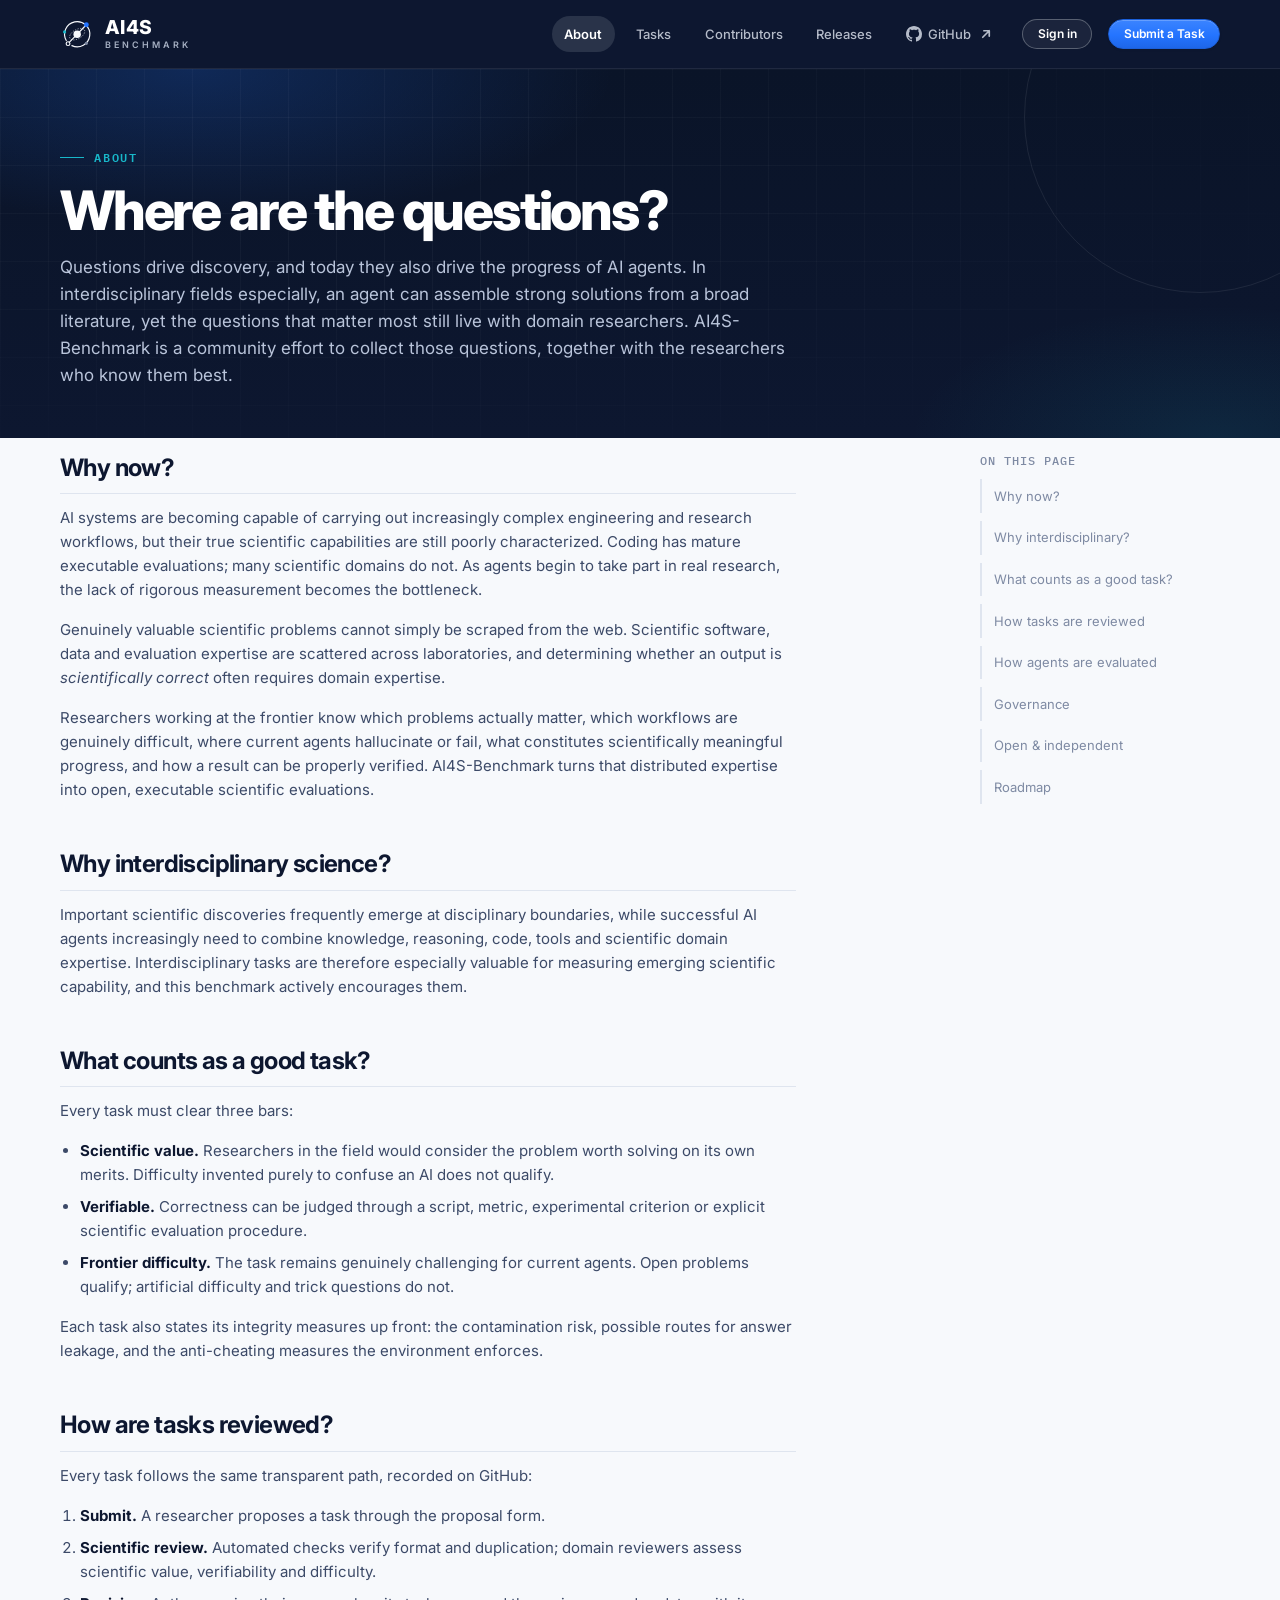
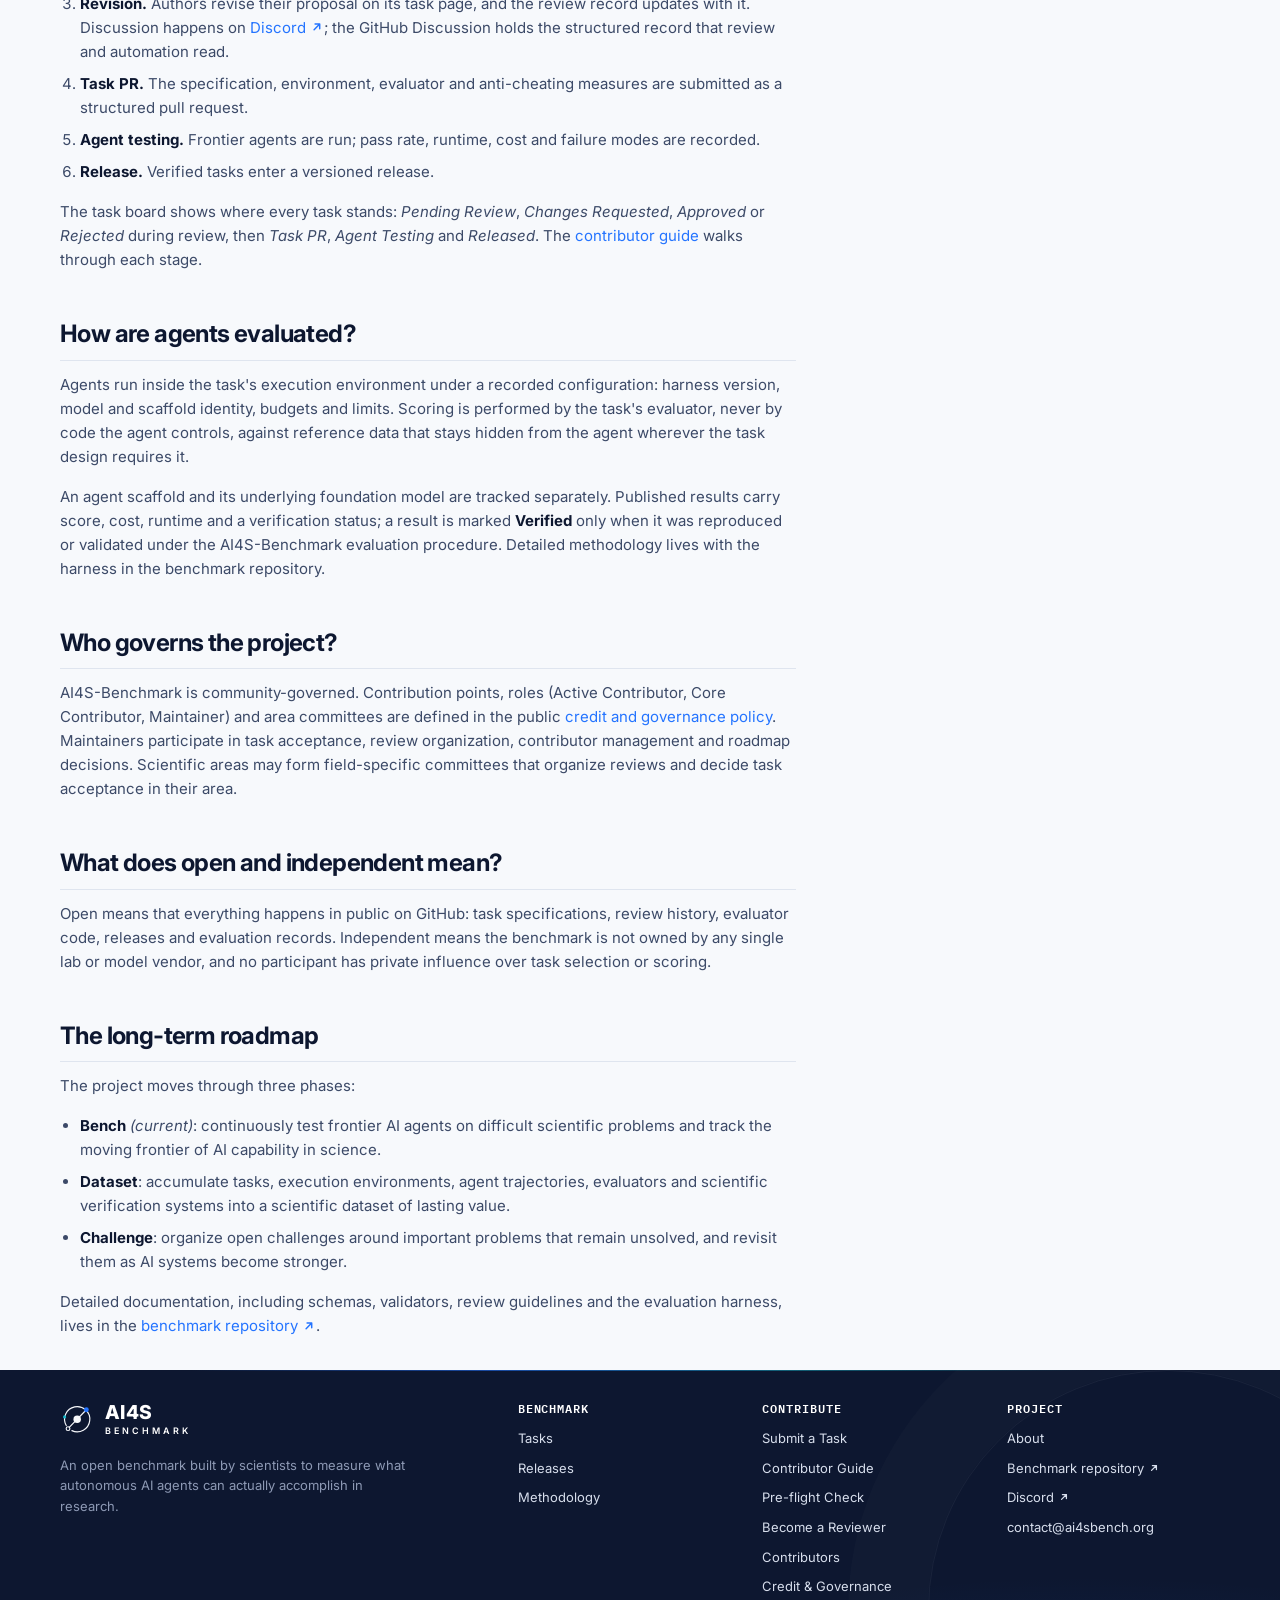
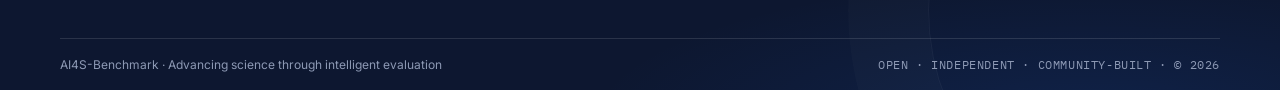
==== about/index.html @ c94ed1ef "Task lifecycle, proposal checklist, contributor guide and task PR pre-flight check Lifecycle (task b" ====
<!DOCTYPE html>
<html lang="en">
<head>
  <meta charset="UTF-8">
  <meta name="viewport" content="width=device-width, initial-scale=1.0">
  <title>About & Methodology | AI4S-Benchmark</title>
  <meta name="description" content="Why AI4S-Benchmark exists, what counts as a good task, how tasks are reviewed, how agents are evaluated, and how the open, independent project is governed.">
  <link rel="canonical" href="https://ai4sbench.org/about/">
  <meta property="og:type" content="website">
  <meta property="og:site_name" content="AI4S-Benchmark">
  <meta property="og:title" content="About & Methodology | AI4S-Benchmark">
  <meta property="og:description" content="Why AI4S-Benchmark exists, what counts as a good task, how tasks are reviewed, how agents are evaluated, and how the open, independent project is governed.">
  <meta property="og:url" content="https://ai4sbench.org/about/">
  <meta name="twitter:card" content="summary">
  <meta name="twitter:title" content="About & Methodology | AI4S-Benchmark">
  <meta name="twitter:description" content="Why AI4S-Benchmark exists, what counts as a good task, how tasks are reviewed, how agents are evaluated, and how the open, independent project is governed.">
  <link rel="icon" type="image/svg+xml" href="../assets/branding/favicon.svg">
  <link rel="manifest" href="../site.webmanifest">
  <link rel="preconnect" href="https://fonts.googleapis.com">
  <link rel="preconnect" href="https://fonts.gstatic.com" crossorigin>
  <link href="https://fonts.googleapis.com/css2?family=IBM+Plex+Mono:wght@400;500;600&family=Inter:wght@400;500;600;700;800&display=swap" rel="stylesheet">
  <link rel="stylesheet" href="../css/tokens.css?v=20260921">
  <link rel="stylesheet" href="../css/base.css?v=20260921">
  <link rel="stylesheet" href="../css/components.css?v=20260921">
  <link rel="stylesheet" href="../css/pages.css?v=20260921">
  <link rel="stylesheet" href="../css/workflow.css?v=20260921">
</head>
<body data-root="../" data-page="about">
  <a class="skip-link" href="#main">Skip to content</a>

  <header class="site-header">
    <div class="container container--wide site-header__inner">
      <a class="brand" href="../" aria-label="AI4S-Benchmark — home">
        <svg class="brand__mark" viewBox="0 0 120 120" fill="none" aria-hidden="true">
          <path d="M 21.9 82 A 44 44 0 1 1 41.4 99.9" stroke="#F7F9FC" stroke-width="4" stroke-linecap="round"/>
          <ellipse cx="60" cy="60" rx="29" ry="16" transform="rotate(-30 60 60)" stroke="#F7F9FC" stroke-width="2" stroke-dasharray="4 5"/>
          <path d="M 32.2 88.7 L 92 27" stroke="#F7F9FC" stroke-width="4" stroke-linecap="round"/>
          <circle cx="60" cy="60" r="13" fill="#F7F9FC"/>
          <circle cx="92" cy="27" r="8.5" fill="#2474FF"/>
          <circle cx="28" cy="93" r="6.5" stroke="#F7F9FC" stroke-width="4" fill="none"/>
          <circle cx="16" cy="52" r="5.5" fill="#18B7C9"/>
          <circle cx="92" cy="92" r="5.5" fill="#7E8AA3"/>
        </svg>
        <span class="brand__text"><span class="brand__name">AI4S</span><span class="brand__sub">Benchmark</span></span>
      </a>
      <button class="nav-toggle" aria-expanded="false" aria-controls="site-nav" aria-label="Toggle navigation">
        <svg viewBox="0 0 16 16" fill="none" stroke="currentColor" stroke-width="1.6" stroke-linecap="round" aria-hidden="true"><path d="M2 4h12M2 8h12M2 12h12"/></svg>
      </button>
      <nav id="site-nav" class="site-nav" aria-label="Primary">
        <a class="site-nav__link" data-nav="about" href="../about/">About</a>
        <a class="site-nav__link" data-nav="tasks" href="../tasks/">Tasks</a>
        <a class="site-nav__link" data-nav="contributors" href="../contributors/">Contributors</a>
        <a class="site-nav__link" data-nav="releases" href="../releases/">Releases</a>
        <a class="site-nav__link site-nav__github" data-gh="bench_repo" href="https://github.com" target="_blank" rel="noopener">
          <svg viewBox="0 0 16 16" fill="currentColor" aria-hidden="true"><path d="M8 0C3.58 0 0 3.58 0 8c0 3.54 2.29 6.53 5.47 7.59.4.07.55-.17.55-.38 0-.19-.01-.82-.01-1.49-2.01.37-2.53-.49-2.69-.94-.09-.23-.48-.94-.82-1.13-.28-.15-.68-.52-.01-.53.63-.01 1.08.58 1.23.82.72 1.21 1.87.87 2.33.66.07-.52.28-.87.51-1.07-1.78-.2-3.64-.89-3.64-3.95 0-.87.31-1.59.82-2.15-.08-.2-.36-1.02.08-2.12 0 0 .67-.21 2.2.82.64-.18 1.32-.27 2-.27s1.36.09 2 .27c1.53-1.04 2.2-.82 2.2-.82.44 1.1.16 1.92.08 2.12.51.56.82 1.27.82 2.15 0 3.07-1.87 3.75-3.65 3.95.29.25.54.73.54 1.48 0 1.07-.01 1.93-.01 2.2 0 .21.15.46.55.38A8.01 8.01 0 0 0 16 8c0-4.42-3.58-8-8-8z"/></svg>
          GitHub <svg class="ext-arrow" viewBox="0 0 16 16" aria-hidden="true" fill="none" stroke="currentColor" stroke-width="1.7" stroke-linecap="round" stroke-linejoin="round"><path d="M4.75 11.25 11.25 4.75M5.9 4.75h5.35v5.35"/></svg><span class="visually-hidden">(opens in a new tab)</span>
        </a>
        <a class="btn btn--primary btn--sm" data-nav="submit" href="../submit/">Submit a Task</a>
      </nav>
    </div>
  </header>

  <main id="main">

    <section class="page-head">
      <div class="container">
        <span class="eyebrow">About</span>
        <h1>Where are the questions?</h1>
        <p class="lede">Questions drive discovery, and today they also drive the progress of AI agents. In interdisciplinary fields especially, an agent can assemble strong solutions from a broad literature, yet the questions that matter most still live with domain researchers. AI4S-Benchmark is a community effort to collect those questions, together with the researchers who know them best.</p>
      </div>
    </section>

    <div class="container about-layout">
      <div class="prose">
        <h2 id="why-now">Why now?</h2>
        <p>AI systems are becoming capable of carrying out increasingly complex engineering and research workflows, but their true scientific capabilities are still poorly characterized. Coding has mature executable evaluations; many scientific domains do not. As agents begin to take part in real research, the lack of rigorous measurement becomes the bottleneck.</p>
        <p>Genuinely valuable scientific problems cannot simply be scraped from the web. Scientific software, data and evaluation expertise are scattered across laboratories, and determining whether an output is <em>scientifically correct</em> often requires domain expertise.</p>
        <p>Researchers working at the frontier know which problems actually matter, which workflows are genuinely difficult, where current agents hallucinate or fail, what constitutes scientifically meaningful progress, and how a result can be properly verified. AI4S-Benchmark turns that distributed expertise into open, executable scientific evaluations.</p>

        <h2 id="why-interdisciplinary">Why interdisciplinary science?</h2>
        <p>Important scientific discoveries frequently emerge at disciplinary boundaries, while successful AI agents increasingly need to combine knowledge, reasoning, code, tools and scientific domain expertise. Interdisciplinary tasks are therefore especially valuable for measuring emerging scientific capability, and this benchmark actively encourages them.</p>

        <h2 id="good-task">What counts as a good task?</h2>
        <p>Every task must clear three bars:</p>
        <ul>
          <li><strong>Scientific value.</strong> Researchers in the field would consider the problem worth solving on its own merits. Difficulty invented purely to confuse an AI does not qualify.</li>
          <li><strong>Verifiable.</strong> Correctness can be judged through a script, metric, experimental criterion or explicit scientific evaluation procedure.</li>
          <li><strong>Frontier difficulty.</strong> The task remains genuinely challenging for current agents. Open problems qualify; artificial difficulty and trick questions do not.</li>
        </ul>
        <p>Each task also states its integrity measures up front: the contamination risk, possible routes for answer leakage, and the anti-cheating measures the environment enforces.</p>

        <h2 id="review">How are tasks reviewed?</h2>
        <p>Every task follows the same transparent path, recorded on GitHub:</p>
        <ol>
          <li><strong>Submit.</strong> A researcher proposes a task through the proposal form.</li>
          <li><strong>Scientific review.</strong> Automated checks verify format and duplication; domain reviewers assess scientific value, verifiability and difficulty.</li>
          <li><strong>Revision.</strong> Authors revise their proposal on its task page, and the review record updates with it. Discussion happens on <a data-link="discord" href="https://discord.gg/3SNTCj5wm" target="_blank" rel="noopener">Discord <svg class="ext-arrow" viewBox="0 0 16 16" aria-hidden="true" fill="none" stroke="currentColor" stroke-width="1.7" stroke-linecap="round" stroke-linejoin="round"><path d="M4.75 11.25 11.25 4.75M5.9 4.75h5.35v5.35"/></svg></a>; the GitHub Discussion holds the structured record that review and automation read.</li>
          <li><strong>Task PR.</strong> The specification, environment, evaluator and anti-cheating measures are submitted as a structured pull request.</li>
          <li><strong>Agent testing.</strong> Frontier agents are run; pass rate, runtime, cost and failure modes are recorded.</li>
          <li><strong>Release.</strong> Verified tasks enter a versioned release.</li>
        </ol>
        <p>The task board shows where every task stands: <em>Pending Review</em>, <em>Changes Requested</em>, <em>Approved</em> or <em>Rejected</em> during review, then <em>Task PR</em>, <em>Agent Testing</em> and <em>Released</em>. The <a href="../guide/">contributor guide</a> walks through each stage.</p>

        <h2 id="evaluation">How are agents evaluated?</h2>
        <p id="methodology">Agents run inside the task's execution environment under a recorded configuration: harness version, model and scaffold identity, budgets and limits. Scoring is performed by the task's evaluator, never by code the agent controls, against reference data that stays hidden from the agent wherever the task design requires it.</p>
        <p>An agent scaffold and its underlying foundation model are tracked separately. Published results carry score, cost, runtime and a verification status; a result is marked <strong>Verified</strong> only when it was reproduced or validated under the AI4S-Benchmark evaluation procedure. Detailed methodology lives with the harness in the benchmark repository.</p>

        <h2 id="governance">Who governs the project?</h2>
        <p>AI4S-Benchmark is community-governed. Contribution points, roles (Active Contributor, Core Contributor, Maintainer) and area committees are defined in the public <a href="../contributors/#credit">credit and governance policy</a>. Maintainers participate in task acceptance, review organization, contributor management and roadmap decisions. Scientific areas may form field-specific committees that organize reviews and decide task acceptance in their area.</p>

        <h2 id="open">What does open and independent mean?</h2>
        <p>Open means that everything happens in public on GitHub: task specifications, review history, evaluator code, releases and evaluation records. Independent means the benchmark is not owned by any single lab or model vendor, and no participant has private influence over task selection or scoring.</p>

        <h2 id="roadmap">The long-term roadmap</h2>
        <p>The project moves through three phases:</p>
        <ul>
          <li><strong>Bench</strong> <em>(current)</em>: continuously test frontier AI agents on difficult scientific problems and track the moving frontier of AI capability in science.</li>
          <li><strong>Dataset</strong>: accumulate tasks, execution environments, agent trajectories, evaluators and scientific verification systems into a scientific dataset of lasting value.</li>
          <li><strong>Challenge</strong>: organize open challenges around important problems that remain unsolved, and revisit them as AI systems become stronger.</li>
        </ul>
        <p style="margin-bottom:0;">Detailed documentation, including schemas, validators, review guidelines and the evaluation harness, lives in the <a data-gh="bench_repo" href="https://github.com" target="_blank" rel="noopener">benchmark repository <svg class="ext-arrow" viewBox="0 0 16 16" aria-hidden="true" fill="none" stroke="currentColor" stroke-width="1.7" stroke-linecap="round" stroke-linejoin="round"><path d="M4.75 11.25 11.25 4.75M5.9 4.75h5.35v5.35"/></svg></a>.</p>
      </div>

      <nav class="about-toc" aria-label="On this page">
        <h4 class="mono-label" style="margin-bottom: var(--space-3);">On this page</h4>
        <ul>
          <li><a href="#why-now">Why now?</a></li>
          <li><a href="#why-interdisciplinary">Why interdisciplinary?</a></li>
          <li><a href="#good-task">What counts as a good task?</a></li>
          <li><a href="#review">How tasks are reviewed</a></li>
          <li><a href="#evaluation">How agents are evaluated</a></li>
          <li><a href="#governance">Governance</a></li>
          <li><a href="#open">Open &amp; independent</a></li>
          <li><a href="#roadmap">Roadmap</a></li>
        </ul>
      </nav>
    </div>

  </main>

  <footer class="site-footer">
    <div class="container container--wide">
      <div class="site-footer__inner">
        <div class="site-footer__brand">
          <a class="brand" href="../" aria-label="AI4S-Benchmark — home">
            <svg class="brand__mark" viewBox="0 0 120 120" fill="none" aria-hidden="true">
              <path d="M 21.9 82 A 44 44 0 1 1 41.4 99.9" stroke="#F7F9FC" stroke-width="4" stroke-linecap="round"/>
              <path d="M 32.2 88.7 L 92 27" stroke="#F7F9FC" stroke-width="4" stroke-linecap="round"/>
              <circle cx="60" cy="60" r="13" fill="#F7F9FC"/>
              <circle cx="92" cy="27" r="8.5" fill="#2474FF"/>
              <circle cx="28" cy="93" r="6.5" stroke="#F7F9FC" stroke-width="4" fill="none"/>
              <circle cx="16" cy="52" r="5.5" fill="#18B7C9"/>
            </svg>
            <span class="brand__text"><span class="brand__name">AI4S</span><span class="brand__sub">Benchmark</span></span>
          </a>
          <p>An open benchmark built by scientists to measure what autonomous AI agents can actually accomplish in research.</p>
        </div>
        <div>
          <h4>Benchmark</h4>
          <ul>
            <li><a href="../tasks/">Tasks</a></li>
            <li><a href="../releases/">Releases</a></li>
            <li><a href="../about/#methodology">Methodology</a></li>
          </ul>
        </div>
        <div>
          <h4>Contribute</h4>
          <ul>
            <li><a href="../submit/">Submit a Task</a></li>
            <li><a href="../guide/">Contributor Guide</a></li>
            <li><a href="../guide/check.html">Pre-flight Check</a></li>
            <li><a href="../reviewers/">Become a Reviewer</a></li>
            <li><a href="../contributors/">Contributors</a></li>
            <li><a href="../contributors/#credit">Credit &amp; Governance</a></li>
          </ul>
        </div>
        <div>
          <h4>Project</h4>
          <ul>
            <li><a href="../about/">About</a></li>
            <li><a data-gh="bench_repo" href="https://github.com" target="_blank" rel="noopener">Benchmark repository <svg class="ext-arrow" viewBox="0 0 16 16" aria-hidden="true" fill="none" stroke="currentColor" stroke-width="1.7" stroke-linecap="round" stroke-linejoin="round"><path d="M4.75 11.25 11.25 4.75M5.9 4.75h5.35v5.35"/></svg></a></li>
            <li><a data-link="discord" href="https://discord.gg/3SNTCj5wm" target="_blank" rel="noopener">Discord <svg class="ext-arrow" viewBox="0 0 16 16" aria-hidden="true" fill="none" stroke="currentColor" stroke-width="1.7" stroke-linecap="round" stroke-linejoin="round"><path d="M4.75 11.25 11.25 4.75M5.9 4.75h5.35v5.35"/></svg></a></li>
            <li><a href="mailto:contact@ai4sbench.org">contact@ai4sbench.org</a></li>
          </ul>
        </div>
      </div>
      <div class="site-footer__bottom">
        <span>AI4S-Benchmark · Advancing science through intelligent evaluation</span>
        <span class="mono">OPEN · INDEPENDENT · COMMUNITY-BUILT · © <span data-year>2026</span></span>
      </div>
    </div>
  </footer>

  <script type="module" src="../js/app.js?v=20260921"></script>

</body>
</html>
---- css/tokens.css ----
/* ============================================================
   AI4S-Benchmark · Design tokens
   Brand: Concept 02 · Scientific Orbit
   ============================================================ */

:root {
  /* ---- Core brand palette ---- */
  --navy: #0D1730;
  --off-white: #F7F9FC;
  --electric-blue: #2474FF;
  --cyan: #18B7C9;
  --slate: #7E8AA3;

  /* ---- Derived neutrals (navy-tinted) ---- */
  --navy-800: #16213E;
  --navy-700: #1F2C4E;
  --ink: var(--navy);
  --ink-secondary: #3C4A68;
  --ink-muted: var(--slate);
  --ink-faint: #A6B0C3;

  --surface: #FFFFFF;
  --surface-raised: #FFFFFF;
  --surface-sunken: #EFF3F9;
  --surface-navy: var(--navy);
  --bg: var(--off-white);

  --border: #DFE5EF;
  --border-strong: #C6CFDE;
  --border-faint: #EAEEF5;

  --hover-bg: #F1F5FB;
  --selected-bg: #E9F1FF;

  /* ---- Functional accents (status system) ---- */
  --blue-soft: #E9F1FF;
  --cyan-soft: #E3F7F9;
  --cyan-deep: #0E93A3;
  --green: #0E9F6E;
  --green-soft: #E3F5EE;
  --amber: #B45309;
  --amber-soft: #FCF0E0;
  --slate-soft: #EEF1F6;
  --red: #C2410C;
  --red-soft: #FDEEE6;

  /* ---- Typography ---- */
  --font-sans: "Inter", "Helvetica Neue", Arial, sans-serif;
  --font-mono: "IBM Plex Mono", "SFMono-Regular", Consolas, monospace;

  --text-xs: 0.75rem;     /* 12 */
  --text-sm: 0.8125rem;   /* 13 */
  --text-base: 0.9375rem; /* 15 */
  --text-md: 1.0625rem;   /* 17 */
  --text-lg: 1.25rem;     /* 20 */
  --text-xl: 1.5rem;      /* 24 */
  --text-2xl: 1.875rem;   /* 30 */
  --text-3xl: 2.5rem;     /* 40 */
  --text-4xl: 3.25rem;    /* 52 */
  --text-hero: clamp(1.9rem, 3.6vw, 2.8rem);

  --leading-tight: 1.15;
  --leading-snug: 1.35;
  --leading-normal: 1.6;

  --tracking-wide: 0.08em;
  --tracking-wider: 0.14em;

  /* ---- Spacing ---- */
  --space-1: 0.25rem;
  --space-2: 0.5rem;
  --space-3: 0.75rem;
  --space-4: 1rem;
  --space-5: 1.5rem;
  --space-6: 2rem;
  --space-7: 3rem;
  --space-8: 4rem;
  --space-9: 6rem;

  /* ---- Layout ---- */
  --content-width: 1240px;
  /* One column for the whole site: chrome and content share a left edge.
     Kept as an alias rather than removed so existing markup still reads. */
  --content-width-wide: 1240px;
  --content-width-narrow: 860px;
  --gutter: clamp(1.25rem, 4vw, 2.5rem);
  --header-height: 4.25rem;

  /* ---- Shape & depth ---- */
  --radius-sm: 6px;
  --radius-md: 10px;
  --radius-lg: 14px;
  --radius-full: 999px;

  --shadow-xs: 0 1px 2px rgba(13, 23, 48, 0.05);
  --shadow-sm: 0 1px 3px rgba(13, 23, 48, 0.07), 0 4px 14px rgba(13, 23, 48, 0.04);
  --shadow-md: 0 2px 6px rgba(13, 23, 48, 0.08), 0 10px 28px rgba(13, 23, 48, 0.07);

  --focus-ring: 0 0 0 3px rgba(36, 116, 255, 0.35);

  /* ---- Motion ---- */
  --ease: cubic-bezier(0.25, 0.6, 0.3, 1);
  --ease-out-expo: cubic-bezier(0.16, 1, 0.3, 1);
  --dur-fast: 140ms;
  --dur-med: 240ms;
  --dur-slow: 700ms;

  /* ---- Blueprint texture (Vercel-style, near-subliminal) ---- */
  --grid-line-light: rgba(13, 23, 48, 0.032);
  --grid-line-dark: rgba(247, 249, 252, 0.04);
  --grid-size: 48px;

  /* ---- Depth accents ---- */
  --glow-blue: radial-gradient(ellipse 60% 55% at 50% 0%, rgba(36, 116, 255, 0.14), transparent 70%);

  /* Check mark drawn as a mask — U+2713 is outside the served font subset */
  --tick-mask: url("data:image/svg+xml,%3Csvg xmlns='http://www.w3.org/2000/svg' viewBox='0 0 16 16'%3E%3Cpath d='M2.8 8.4l3.2 3.4 7.2-7.6' fill='none' stroke='black' stroke-width='2' stroke-linecap='round' stroke-linejoin='round'/%3E%3C/svg%3E");
  --hairline-gradient: linear-gradient(90deg, transparent, rgba(36, 116, 255, 0.55), rgba(24, 183, 201, 0.45), transparent);
}
---- css/base.css ----
/* ============================================================
   AI4S-Benchmark · Base styles
   ============================================================ */

*, *::before, *::after { box-sizing: border-box; }

[hidden] { display: none !important; }

html {
  -webkit-text-size-adjust: 100%;
  scroll-behavior: smooth;
  /* Navy behind everything: the header and footer are navy, so any
     overscroll or space past the footer stays in the brand ground. */
  background: var(--navy);
}

body {
  margin: 0;
  /* The footer always reaches the bottom of the viewport, even on short pages */
  min-height: 100vh;
  min-height: 100svh;
  display: flex;
  flex-direction: column;
  font-family: var(--font-sans);
  font-size: var(--text-base);
  line-height: var(--leading-normal);
  color: var(--ink);
  background: var(--bg);
  -webkit-font-smoothing: antialiased;
  text-rendering: optimizeLegibility;
}
body > main { flex: 1 0 auto; }
body > .site-footer { flex-shrink: 0; margin-top: auto; }

h1, h2, h3, h4, h5, h6 {
  margin: 0 0 var(--space-3);
  color: var(--navy);
  line-height: var(--leading-tight);
  font-weight: 700;
  letter-spacing: -0.02em;
  text-wrap: balance;
}

h1 { font-size: var(--text-3xl); font-weight: 800; letter-spacing: -0.03em; }
h2 { font-size: var(--text-2xl); letter-spacing: -0.025em; }
h3 { font-size: var(--text-lg); }
h4 { font-size: var(--text-md); }

p {
  margin: 0 0 var(--space-4);
}

a {
  color: var(--electric-blue);
  text-decoration: none;
  transition: color var(--dur-fast) var(--ease);
}
a:hover { text-decoration: underline; text-underline-offset: 3px; }

ul, ol { margin: 0 0 var(--space-4); padding-left: 1.25rem; }
li { margin-bottom: var(--space-2); }

img, svg { max-width: 100%; height: auto; }

code, kbd, pre {
  font-family: var(--font-mono);
  font-size: 0.9em;
}

pre {
  background: var(--surface-sunken);
  border: 1px solid var(--border);
  border-radius: var(--radius-sm);
  padding: var(--space-4);
  overflow-x: auto;
}

hr {
  border: none;
  border-top: 1px solid var(--border);
  margin: var(--space-6) 0;
}

table {
  border-collapse: collapse;
  width: 100%;
}

button {
  font-family: inherit;
  font-size: inherit;
  cursor: pointer;
}

input, select, textarea {
  font-family: inherit;
  font-size: inherit;
  color: inherit;
}

:focus-visible {
  outline: none;
  box-shadow: var(--focus-ring);
  border-radius: var(--radius-sm);
}

::selection {
  background: rgba(36, 116, 255, 0.18);
}

/* Skip link */
.skip-link {
  position: absolute;
  left: var(--space-4);
  top: -3rem;
  z-index: 200;
  background: var(--navy);
  color: #fff;
  padding: var(--space-2) var(--space-4);
  border-radius: var(--radius-sm);
  transition: top var(--dur-fast) var(--ease);
}
.skip-link:focus {
  top: var(--space-3);
  text-decoration: none;
}

/* Layout helpers */
.container {
  max-width: var(--content-width);
  margin: 0 auto;
  padding-inline: var(--gutter);
}
.container--wide { max-width: var(--content-width-wide); }
.container--narrow { max-width: var(--content-width-narrow); }

.section {
  /* One rhythm for every section. Uniform spacing is what reads as tidy;
     the value is the tighter end so the page does not grow. */
  padding-block: clamp(2.25rem, 4vw, 3.5rem);
}
.section--tight { padding-block: clamp(2rem, 3.5vw, 3rem); }

.visually-hidden {
  position: absolute !important;
  width: 1px; height: 1px;
  margin: -1px; padding: 0;
  overflow: hidden;
  clip: rect(0 0 0 0);
  white-space: nowrap;
  border: 0;
}

/* Mono metadata idiom */
.mono {
  font-family: var(--font-mono);
}
.mono-label {
  font-family: var(--font-mono);
  font-size: var(--text-xs);
  font-weight: 500;
  letter-spacing: var(--tracking-wide);
  text-transform: uppercase;
  color: var(--ink-muted);
}

.eyebrow {
  font-family: var(--font-mono);
  font-size: var(--text-xs);
  font-weight: 600;
  letter-spacing: var(--tracking-wider);
  text-transform: uppercase;
  color: var(--electric-blue);
  margin-bottom: var(--space-4);
  display: inline-flex;
  align-items: center;
  gap: 0.65rem;
}
/* Instrument-label tick before every eyebrow */
.eyebrow::before {
  content: "";
  width: 1.5rem;
  height: 1px;
  background: var(--electric-blue);
  flex-shrink: 0;
}

.lede {
  font-size: var(--text-md);
  color: var(--ink-secondary);
  max-width: 46rem;
}

.text-muted { color: var(--ink-muted); }
.text-secondary { color: var(--ink-secondary); }

.rule {
  border: none;
  border-top: 1px solid var(--border);
  margin: 0;
}

/* ---- Blueprint textures & precision details ---- */

/* Near-subliminal line grid (light surfaces) */
.bg-grid {
  background-image:
    linear-gradient(var(--grid-line-light) 1px, transparent 1px),
    linear-gradient(90deg, var(--grid-line-light) 1px, transparent 1px);
  background-size: var(--grid-size) var(--grid-size);
}

/* Dot matrix variant */
.bg-dots {
  background-image: radial-gradient(circle, rgba(13, 23, 48, 0.08) 1px, transparent 1px);
  background-size: 20px 20px;
}

/* Anchor offset below sticky header */
[id] { scroll-margin-top: calc(var(--header-height) + 1.5rem); }

/* ---- Scroll-reveal system (applied by js/motion.js) ---- */
html.js-motion [data-reveal] {
  opacity: 0;
  transform: translateY(20px);
}
html.js-motion [data-reveal].is-revealed {
  opacity: 1;
  transform: none;
  transition:
    opacity var(--dur-slow) var(--ease-out-expo),
    transform var(--dur-slow) var(--ease-out-expo);
  transition-delay: var(--reveal-delay, 0ms);
}

/* Reduced motion */
@media (prefers-reduced-motion: reduce) {
  html.js-motion [data-reveal] { opacity: 1; transform: none; }
  html { scroll-behavior: auto; }
  *, *::before, *::after {
    animation-duration: 0.01ms !important;
    animation-iteration-count: 1 !important;
    transition-duration: 0.01ms !important;
  }
}
---- css/components.css ----
/* ============================================================
   AI4S-Benchmark · Components
   ============================================================ */

/* ---------------- Header ---------------- */
/* One dark glass bar on every page: it sits on the front page's navy opening
   and on the dark page heads without a seam, and stays put over light content. */
.site-header {
  position: sticky;
  top: 0;
  z-index: 100;
  /* Solid navy at rest: a translucent bar over the off-white page reads as
     grey. It only turns to glass once content is scrolling underneath it. */
  background: var(--navy);
  backdrop-filter: blur(18px) saturate(1.6);
  -webkit-backdrop-filter: blur(18px) saturate(1.6);
  border-bottom: 1px solid rgba(247, 249, 252, 0.08);
  color: #E6EBF5;
  transition: background var(--dur-med) var(--ease), box-shadow var(--dur-med) var(--ease);
}
.site-header.is-scrolled {
  background: rgba(13, 23, 48, 0.9);
  box-shadow: 0 8px 24px -16px rgba(13, 23, 48, 0.5);
}
.site-header .brand__name { color: #fff; }
.site-header .brand__sub { color: #A6B0C3; }

.site-header__inner {
  display: flex;
  align-items: center;
  gap: var(--space-5);
  height: var(--header-height);
}

.brand {
  display: inline-flex;
  align-items: center;
  gap: 0.65rem;
  color: var(--navy);
  flex-shrink: 0;
}
.brand:hover { text-decoration: none; }
.brand__mark { width: 2.15rem; height: 2.15rem; display: block; }
.brand__text { display: flex; flex-direction: column; line-height: 1; }
.brand__name {
  font-weight: 800;
  font-size: 1.2rem;
  letter-spacing: 0.02em;
  color: var(--navy);
}
.brand__sub {
  font-size: 0.56rem;
  font-weight: 600;
  letter-spacing: 0.34em;
  color: var(--ink-secondary);
  margin-top: 0.28rem;
  text-transform: uppercase;
}

.site-nav {
  display: flex;
  align-items: center;
  gap: var(--space-2);
  margin-left: auto;
}

.site-nav__link {
  color: rgba(230, 235, 245, 0.78);
  font-weight: 500;
  font-size: var(--text-sm);
  padding: 0.45rem 0.8rem;
  border-radius: var(--radius-full);
  transition: color var(--dur-fast) var(--ease), background var(--dur-fast) var(--ease);
}
.site-nav__link:hover {
  color: #fff;
  background: rgba(247, 249, 252, 0.08);
  text-decoration: none;
}
.site-nav__link[aria-current="page"] {
  color: #fff;
  font-weight: 600;
  background: rgba(247, 249, 252, 0.12);
}

.site-nav__github {
  display: inline-flex;
  align-items: center;
  gap: 0.4rem;
}
.site-nav__github svg { width: 1rem; height: 1rem; }
.site-nav__auth { white-space: nowrap; }
/* The sign-in control reads as a quiet glass pill on the dark bar */
.site-nav .btn--secondary {
  background: rgba(247, 249, 252, 0.06);
  color: #fff;
  border-color: rgba(247, 249, 252, 0.28);
}
.site-nav .btn--secondary:hover { background: rgba(247, 249, 252, 0.12); border-color: rgba(247, 249, 252, 0.55); color: #fff; }

.site-nav .btn { margin-left: var(--space-2); }

/* Mobile nav */
.nav-toggle {
  display: none;
  margin-left: auto;
  background: none;
  border: 1px solid rgba(247, 249, 252, 0.28);
  border-radius: var(--radius-full);
  padding: 0.5rem 0.6rem;
  color: #fff;
  line-height: 0;
}
.nav-toggle svg { width: 1.25rem; height: 1.25rem; }

@media (max-width: 900px) {
  .nav-toggle { display: inline-flex; }
  .site-nav {
    position: fixed;
    inset: var(--header-height) 0 auto 0;
    flex-direction: column;
    align-items: stretch;
    gap: var(--space-1);
    background: rgba(13, 23, 48, 0.96);
    border-bottom: 1px solid rgba(247, 249, 252, 0.1);
    box-shadow: var(--shadow-md);
    padding: var(--space-4) var(--gutter) var(--space-5);
    transform: translateY(-0.5rem);
    opacity: 0;
    visibility: hidden;
    transition: opacity var(--dur-med) var(--ease), transform var(--dur-med) var(--ease), visibility var(--dur-med);
  }
  .site-nav.is-open {
    transform: translateY(0);
    opacity: 1;
    visibility: visible;
  }
  .site-nav__link { padding: 0.7rem 0.75rem; font-size: var(--text-base); }
  .site-nav .btn { margin: var(--space-3) 0 0; justify-content: center; }
}

/* ---------------- Buttons ---------------- */
.btn {
  display: inline-flex;
  align-items: center;
  justify-content: center;
  gap: 0.5rem;
  padding: 0.62rem 1.25rem;
  /* Pills everywhere: the one shape the front page, the forms and the
     header all share. */
  border-radius: var(--radius-full);
  font-weight: 600;
  font-size: var(--text-sm);
  line-height: 1.2;
  border: 1px solid transparent;
  transition: background var(--dur-fast) var(--ease), border-color var(--dur-fast) var(--ease),
              color var(--dur-fast) var(--ease), transform var(--dur-fast) var(--ease),
              box-shadow var(--dur-fast) var(--ease);
  cursor: pointer;
  text-decoration: none;
}
/* A leading brand glyph (Discord, GitHub) has no intrinsic size rule of its
   own, so without this it expands and wraps the label onto several lines.
   .ext-arrow and .arr size themselves and are left alone. */
.btn > svg:not(.ext-arrow):not(.arr) { width: 1em; height: 1em; flex: none; }
.btn:hover { text-decoration: none; transform: translateY(-1px); }
.btn:active { transform: translateY(0) scale(0.99); }

/* Arrows are drawn, not typed: the Google Fonts Inter subset omits U+2192 and
   U+2197, so those characters fell through to a system font and rendered as
   tofu boxes where none was installed. Sized in em so they track the text;
   the class beats the `svg { height: auto }` reset in base.css. */
.arr, .ext-arrow {
  display: inline-block;
  width: 1em;
  height: 1em;
  vertical-align: -0.13em;
}

/* Arrow micro-interaction: any arrow inside a button nudges on hover */
.btn .arr { transition: transform var(--dur-fast) var(--ease-out-expo); }
.btn:hover .arr { transform: translateX(3px); }
/* A back arrow nudges the way it points */
.btn:hover .arr--back { transform: translateX(-3px); }

.btn--primary {
  background: linear-gradient(180deg, #3B84FF 0%, var(--electric-blue) 55%, #1E66E8 100%);
  color: #fff;
  border-color: #1B5FD9;
  box-shadow: inset 0 1px 0 rgba(255, 255, 255, 0.22), 0 1px 2px rgba(13, 23, 48, 0.18);
}
.btn--primary:hover {
  background: linear-gradient(180deg, #4A8DFF 0%, #2E7AFF 55%, #2470F5 100%);
  color: #fff;
  box-shadow: inset 0 1px 0 rgba(255, 255, 255, 0.25), 0 4px 14px -4px rgba(36, 116, 255, 0.55);
}

.btn--secondary {
  background: var(--surface);
  color: var(--navy);
  border-color: var(--border-strong);
}
.btn--secondary:hover { border-color: var(--slate); background: var(--hover-bg); color: var(--navy); }

.btn--ghost {
  background: transparent;
  color: var(--electric-blue);
  padding-inline: 0.6rem;
}
.btn--ghost:hover { background: var(--selected-bg); }

.btn--navy {
  background: var(--navy);
  color: #fff;
}
.btn--navy:hover { background: var(--navy-700); color: #fff; }

/* Glass pill for dark surfaces (openers, community bands) */
.btn--glass {
  background: rgba(247, 249, 252, 0.05);
  color: #fff;
  border-color: rgba(247, 249, 252, 0.3);
  backdrop-filter: blur(8px);
  -webkit-backdrop-filter: blur(8px);
}
.btn--glass:hover { background: rgba(247, 249, 252, 0.1); border-color: rgba(247, 249, 252, 0.6); color: #fff; }
.btn--glass .tag-link__mark { color: #fff; width: 1rem; height: 1rem; }

.btn--lg { padding: 0.85rem 1.6rem; font-size: var(--text-base); }
.btn--sm { padding: 0.4rem 0.9rem; font-size: var(--text-xs); }

.btn[disabled], .btn[aria-disabled="true"] {
  opacity: 0.55;
  pointer-events: none;
}

.btn .icon { width: 1em; height: 1em; }

/* External link arrow — a touch smaller than the inline arrow */
.ext-arrow { width: 0.92em; height: 0.92em; vertical-align: -0.08em; }

/* ---------------- Badges ---------------- */
.badge {
  display: inline-flex;
  align-items: center;
  gap: 0.38rem;
  font-family: var(--font-mono);
  font-size: 0.6875rem;
  font-weight: 600;
  letter-spacing: 0.06em;
  text-transform: uppercase;
  padding: 0.22rem 0.6rem;
  border-radius: var(--radius-full);
  border: 1px solid transparent;
  white-space: nowrap;
}
.badge svg { width: 0.7rem; height: 0.7rem; flex-shrink: 0; }

.badge--proposed   { background: var(--slate-soft); color: #55617C; border-color: #D5DBE6; }
.badge--pending    { background: var(--slate-soft); color: #55617C; border-color: #D5DBE6; }
.badge--under_review { background: var(--amber-soft); color: var(--amber); border-color: #F0DCBE; }
.badge--changes_requested { background: var(--amber-soft); color: var(--amber); border-color: #F0DCBE; }
.badge--agent_testing { background: var(--blue-soft); color: #1B5FD9; border-color: #C9DCFF; }
.badge--verified   { background: var(--cyan-soft); color: var(--cyan-deep); border-color: #BEE8EC; }
.badge--approved   { background: var(--cyan-soft); color: var(--cyan-deep); border-color: #BEE8EC; }
.badge--rejected   { background: #FFF0F0; color: #A23A3A; border-color: #F0C5C5; }
.badge--released   { background: var(--green-soft); color: #0B7C57; border-color: #BFE6D7; }
.badge--preparing  { background: var(--blue-soft); color: #1B5FD9; border-color: #C9DCFF; }
.badge--current    { background: var(--green-soft); color: #0B7C57; border-color: #BFE6D7; }
.badge--archived   { background: var(--slate-soft); color: #55617C; border-color: #D5DBE6; }

/* Metadata / review tag chips */
.chip {
  display: inline-flex;
  align-items: center;
  font-family: var(--font-mono);
  font-size: 0.6563rem;
  font-weight: 500;
  letter-spacing: 0.07em;
  text-transform: uppercase;
  color: var(--ink-secondary);
  background: var(--surface-sunken);
  border: 1px solid var(--border);
  border-radius: 4px;
  padding: 0.18rem 0.5rem;
  white-space: nowrap;
}
/* ---------------- Cards ---------------- */
.card {
  position: relative;
  background: var(--surface);
  border: 1px solid var(--border);
  border-radius: var(--radius-lg);
  padding: var(--space-5);
  box-shadow: var(--shadow-xs);
}

.card--interactive {
  transition: transform var(--dur-med) var(--ease-out-expo), box-shadow var(--dur-med) var(--ease), border-color var(--dur-med) var(--ease);
}
/* Gradient hairline that fades in along the top edge on hover */
.card--interactive::after {
  content: "";
  position: absolute;
  top: -1px;
  left: 12%;
  right: 12%;
  height: 1px;
  background: var(--hairline-gradient);
  opacity: 0;
  transition: opacity var(--dur-med) var(--ease);
  pointer-events: none;
}
.card--interactive:hover,
.card--interactive:focus-within {
  transform: translateY(-4px);
  box-shadow: var(--shadow-md);
  border-color: var(--border-strong);
}
.card--interactive:hover::after,
.card--interactive:focus-within::after { opacity: 1; }

/* Task card */
/* ---------------- Stat figure ---------------- */
.stat {
  display: flex;
  flex-direction: column;
  gap: 0.2rem;
}
.stat__value {
  font-family: var(--font-mono);
  font-size: clamp(1.5rem, 2.4vw, 1.9rem);
  font-weight: 600;
  color: var(--navy);
  line-height: 1.1;
  font-variant-numeric: tabular-nums;
}
.stat__label {
  font-family: var(--font-mono);
  font-size: var(--text-xs);
  letter-spacing: var(--tracking-wide);
  text-transform: uppercase;
  color: var(--ink-muted);
}

/* A task row: dense enough that a few hundred tasks stay scannable. */
.task-row {
  position: relative;
  display: grid;
  gap: 0.35rem;
  padding: var(--space-4) var(--space-5);
  border-bottom: 1px solid var(--border-faint);
  background: var(--surface);
  transition: background var(--dur-fast) var(--ease);
}
.task-row:last-child { border-bottom: none; }
.task-row:hover { background: var(--hover-bg); }
.task-row__head {
  display: flex;
  align-items: baseline;
  flex-wrap: wrap;
  gap: 0.4rem var(--space-3);
}
.task-row__id {
  font-size: var(--text-xs);
  font-weight: 600;
  letter-spacing: 0.08em;
  color: var(--ink-muted);
  flex-shrink: 0;
}
.task-row__title {
  font-size: var(--text-md);
  font-weight: 700;
  margin: 0;
  line-height: var(--leading-snug);
  min-width: 0;
}
.task-row__title a { color: var(--navy); }
/* Stretched link: the whole row is the hit area */
.task-row__title a::after { content: ""; position: absolute; inset: 0; }
.task-row__title a:hover { text-decoration: none; color: var(--electric-blue); }
.task-row__badges {
  display: inline-flex;
  gap: 0.4rem;
  margin-left: auto;
  flex-shrink: 0;
}
/* One line of summary — enough to tell tasks apart, never enough to bloat */
.task-row__desc {
  margin: 0;
  color: var(--ink-secondary);
  font-size: var(--text-sm);
  overflow: hidden;
  display: -webkit-box;
  -webkit-line-clamp: 1;
  line-clamp: 1;
  -webkit-box-orient: vertical;
}
.task-row__foot {
  display: flex;
  align-items: center;
  flex-wrap: wrap;
  gap: 0.4rem var(--space-4);
}
.task-row__chips { display: inline-flex; flex-wrap: wrap; gap: 0.35rem; min-width: 0; }
.task-row__facts {
  margin-left: auto;
  font-size: var(--text-xs);
  color: var(--ink-faint);
  white-space: nowrap;
}
@media (max-width: 700px) {
  .task-row { padding: var(--space-4); }
  .task-row__badges { margin-left: 0; }
  .task-row__facts { margin-left: 0; }
}

/* ---------------- Tables ---------------- */
.table-wrap {
  overflow-x: auto;
  border: 1px solid var(--border);
  border-radius: var(--radius-md);
  background: var(--surface);
}

.data-table {
  width: 100%;
  min-width: 640px;
  font-size: var(--text-sm);
}
.data-table th {
  font-family: var(--font-mono);
  font-size: 0.6563rem;
  font-weight: 600;
  letter-spacing: 0.08em;
  text-transform: uppercase;
  color: var(--ink-muted);
  text-align: left;
  padding: 0.7rem 1rem;
  border-bottom: 1px solid var(--border);
  background: var(--surface-sunken);
  white-space: nowrap;
}
.data-table td {
  padding: 0.8rem 1rem;
  border-bottom: 1px solid var(--border-faint);
  vertical-align: middle;
}
.data-table tbody tr:last-child td { border-bottom: none; }
.data-table tbody tr { transition: background var(--dur-fast) var(--ease); }
.data-table tbody tr:hover { background: var(--hover-bg); }
.data-table .num { font-family: var(--font-mono); text-align: right; }
.data-table th.num { text-align: right; }

/* ---------------- Tag link ----------------
   A small pill for a community destination. The brand colour is carried by the
   mark alone so the tag still belongs to the site's own palette. */
.tag-link {
  display: inline-flex;
  align-items: center;
  gap: 0.45rem;
  padding: 0.4rem 0.85rem;
  border: 1px solid var(--border-strong);
  border-radius: var(--radius-full);
  background: var(--surface);
  font-size: var(--text-sm);
  font-weight: 600;
  color: var(--ink-secondary);
  transition: border-color var(--dur-fast) var(--ease), color var(--dur-fast) var(--ease),
    background var(--dur-fast) var(--ease);
}
.tag-link__mark {
  width: 1.05rem;
  height: 1.05rem;
  flex-shrink: 0;
  color: #5865F2;
}
.tag-link:hover {
  text-decoration: none;
  color: var(--navy);
  border-color: var(--electric-blue);
  background: var(--selected-bg);
}

/* ---------------- Empty states ---------------- */
.empty-state {
  text-align: center;
  padding: var(--space-7) var(--space-5);
  border: 1px dashed var(--border-strong);
  border-radius: var(--radius-lg);
  background: var(--surface);
}
.empty-state__orbit {
  width: 4.5rem;
  height: 4.5rem;
  margin: 0 auto var(--space-4);
  opacity: 0.8;
}
.empty-state h3 { margin-bottom: var(--space-2); }
.empty-state p {
  color: var(--ink-muted);
  max-width: 34rem;
  margin: 0 auto var(--space-4);
}

/* ---------------- Filters ---------------- */
.filter-bar {
  display: flex;
  flex-wrap: wrap;
  gap: var(--space-3);
  align-items: center;
}

.search-input {
  position: relative;
  flex: 1 1 16rem;
  max-width: 26rem;
}
.search-input input {
  width: 100%;
  padding: 0.6rem 0.9rem 0.6rem 2.3rem;
  border: 1px solid var(--border-strong);
  border-radius: var(--radius-md);
  background: var(--surface);
  font-size: var(--text-sm);
  transition: border-color var(--dur-fast) var(--ease), box-shadow var(--dur-fast) var(--ease);
}
.search-input input:focus {
  outline: none;
  border-color: var(--electric-blue);
  box-shadow: var(--focus-ring);
}
.search-input svg {
  position: absolute;
  left: 0.75rem;
  top: 50%;
  transform: translateY(-50%);
  width: 1rem;
  height: 1rem;
  color: var(--ink-muted);
  pointer-events: none;
}

.select-control {
  display: inline-flex;
  flex-direction: column;
  gap: 0.2rem;
}
.select-control label {
  font-family: var(--font-mono);
  font-size: 0.625rem;
  letter-spacing: 0.08em;
  text-transform: uppercase;
  color: var(--ink-muted);
}
.select-control select {
  padding: 0.5rem 2rem 0.5rem 0.7rem;
  border: 1px solid var(--border-strong);
  border-radius: var(--radius-sm);
  background: var(--surface) url("data:image/svg+xml,%3Csvg xmlns='http://www.w3.org/2000/svg' width='10' height='6' viewBox='0 0 10 6'%3E%3Cpath d='M1 1l4 4 4-4' stroke='%237E8AA3' stroke-width='1.5' fill='none' stroke-linecap='round'/%3E%3C/svg%3E") no-repeat right 0.7rem center;
  appearance: none;
  font-size: var(--text-sm);
  color: var(--navy);
  cursor: pointer;
}
.select-control select:focus {
  outline: none;
  border-color: var(--electric-blue);
  box-shadow: var(--focus-ring);
}

.filter-toggle {
  display: inline-flex;
  align-items: center;
  gap: 0.45rem;
  font-size: var(--text-sm);
  color: var(--ink-secondary);
  border: 1px solid var(--border-strong);
  background: var(--surface);
  border-radius: var(--radius-full);
  padding: 0.4rem 0.85rem;
  cursor: pointer;
  transition: all var(--dur-fast) var(--ease);
}
.filter-toggle[aria-pressed="true"] {
  background: var(--selected-bg);
  border-color: var(--electric-blue);
  color: #1B5FD9;
  font-weight: 600;
}
.filter-toggle:hover { border-color: var(--slate); }

/* ---------------- Steps / lifecycle ----------------
   Each step carries its own node in the card's top-left corner, next to the
   step number — no connecting axis, so the list needs no reserved top space. */
.lifecycle {
  display: grid;
  grid-template-columns: repeat(5, 1fr);
  gap: var(--space-5);
  /* Keep the list reset here rather than inline: an inline `padding: 0` would
     also wipe any padding the layout depends on. */
  list-style: none;
  margin: 0;
  padding: 0;
}
.lifecycle__step {
  position: relative;
  margin-bottom: 0;
  background: var(--surface);
  border: 1px solid var(--border);
  border-radius: var(--radius-md);
  padding: var(--space-5) var(--space-4);
  transition: border-color var(--dur-med) var(--ease), box-shadow var(--dur-med) var(--ease), transform var(--dur-med) var(--ease-out-expo);
}
.lifecycle__step:hover {
  border-color: var(--border-strong);
  box-shadow: var(--shadow-sm);
  transform: translateY(-3px);
}
/* Node sits on the number line, so it stays aligned whatever the type metrics */
.lifecycle__num {
  display: flex;
  align-items: center;
  gap: 0.5rem;
  font-family: var(--font-mono);
  font-size: var(--text-xs);
  font-weight: 600;
  letter-spacing: 0.08em;
  color: var(--electric-blue);
  margin-bottom: var(--space-2);
}
.lifecycle__num::before {
  content: "";
  width: 9px;
  height: 9px;
  flex-shrink: 0;
  border-radius: 50%;
  background: var(--bg);
  border: 2px solid var(--slate);
  transition: border-color var(--dur-med) var(--ease), background var(--dur-med) var(--ease), box-shadow var(--dur-med) var(--ease);
}
.lifecycle__step:hover .lifecycle__num::before {
  border-color: var(--electric-blue);
  background: var(--electric-blue);
  box-shadow: 0 0 0 4px rgba(36, 116, 255, 0.15);
}
.lifecycle__step h3 { font-size: var(--text-base); margin-bottom: var(--space-2); }
.lifecycle__step p { font-size: var(--text-sm); color: var(--ink-secondary); margin: 0; }

@media (max-width: 1000px) {
  .lifecycle { grid-template-columns: 1fr; max-width: 30rem; }
}

/* ---------------- Verification panel ---------------- */
.verify-panel {
  border: 1px solid #BEE8EC;
  background: linear-gradient(180deg, #FAFEFE 0%, var(--cyan-soft) 140%);
  border-radius: var(--radius-lg);
  padding: var(--space-5);
}
.verify-panel__title {
  display: flex;
  align-items: center;
  gap: 0.5rem;
  color: var(--cyan-deep);
  font-family: var(--font-mono);
  font-size: var(--text-xs);
  font-weight: 600;
  letter-spacing: var(--tracking-wide);
  text-transform: uppercase;
  margin-bottom: var(--space-3);
}
.verify-panel__title svg { width: 1rem; height: 1rem; }

/* ---------------- Definition grids ---------------- */
.def-grid {
  display: grid;
  grid-template-columns: repeat(auto-fit, minmax(11rem, 1fr));
  gap: var(--space-4) var(--space-5);
  margin: 0;
}
.def-grid dt {
  font-family: var(--font-mono);
  font-size: 0.6563rem;
  letter-spacing: 0.08em;
  text-transform: uppercase;
  color: var(--ink-muted);
  margin-bottom: 0.2rem;
}
.def-grid dd {
  margin: 0;
  font-size: var(--text-sm);
  color: var(--navy);
  font-weight: 500;
  overflow-wrap: anywhere;
}

/* ---------------- Tooltip ---------------- */
.tooltip-host { position: relative; display: inline-flex; }
.tooltip-host .tooltip {
  position: absolute;
  bottom: calc(100% + 0.5rem);
  left: 50%;
  transform: translateX(-50%) translateY(4px);
  background: var(--navy);
  color: #E8EDF7;
  font-size: var(--text-xs);
  font-family: var(--font-sans);
  font-weight: 400;
  text-transform: none;
  letter-spacing: 0;
  line-height: 1.45;
  padding: 0.5rem 0.7rem;
  border-radius: var(--radius-sm);
  width: max-content;
  max-width: 16rem;
  opacity: 0;
  visibility: hidden;
  transition: opacity var(--dur-fast) var(--ease), transform var(--dur-fast) var(--ease), visibility var(--dur-fast);
  z-index: 50;
  pointer-events: none;
  white-space: normal;
}
.tooltip-host:hover .tooltip,
.tooltip-host:focus-visible .tooltip,
.tooltip-host:focus-within .tooltip {
  opacity: 1;
  visibility: visible;
  transform: translateX(-50%) translateY(0);
}

/* ---------------- Footer ---------------- */
.site-footer {
  position: relative;
  background:
    radial-gradient(ellipse 60% 70% at 85% 110%, rgba(36, 116, 255, 0.12), transparent 65%),
    var(--navy);
  color: #B9C2D6;
  margin-top: var(--space-7);
  font-size: var(--text-sm);
  overflow: hidden;
}
.site-footer::before {
  content: "";
  position: absolute;
  top: 0;
  left: 15%;
  right: 15%;
  height: 1px;
  background: var(--hairline-gradient);
}
/* Faint orbit watermark drifting off the right edge */
.site-footer::after {
  content: "";
  position: absolute;
  right: -8rem;
  bottom: -10rem;
  width: 30rem;
  height: 30rem;
  border: 1px solid rgba(247, 249, 252, 0.05);
  border-radius: 50%;
  pointer-events: none;
  box-shadow: inset 0 0 0 60px transparent, 0 0 0 80px rgba(247, 249, 252, 0.015);
}
.site-footer a { color: #D7DEEC; }
.site-footer a:hover { color: #fff; }
.site-footer__inner {
  display: grid;
  grid-template-columns: 2fr 1fr 1fr 1fr;
  gap: var(--space-6);
  padding-block: var(--space-6);
}
.site-footer__brand .brand__name,
.site-footer__brand .brand__sub { color: #fff; }
.site-footer__brand p { color: #8D99B4; max-width: 22rem; margin-top: var(--space-3); }
.site-footer h4 {
  color: #fff;
  font-family: var(--font-mono);
  font-size: var(--text-xs);
  font-weight: 600;
  letter-spacing: var(--tracking-wide);
  text-transform: uppercase;
  margin-bottom: var(--space-3);
}
.site-footer ul { list-style: none; padding: 0; margin: 0; }
.site-footer li { margin-bottom: 0.55rem; }
.site-footer__bottom {
  border-top: 1px solid rgba(255,255,255,0.12);
  padding-block: var(--space-4);
  display: flex;
  flex-wrap: wrap;
  gap: var(--space-3);
  justify-content: space-between;
  align-items: center;
  color: #8D99B4;
  font-size: var(--text-xs);
}
.site-footer__bottom .mono { letter-spacing: 0.05em; }

@media (max-width: 900px) {
  .site-footer__inner { grid-template-columns: 1fr 1fr; }
}
@media (max-width: 560px) {
  .site-footer__inner { grid-template-columns: 1fr; }
}

/* ---------------- Copy feedback ---------------- */
.copy-feedback {
  font-family: var(--font-mono);
  font-size: var(--text-xs);
  color: var(--green);
  opacity: 0;
  transition: opacity var(--dur-med) var(--ease);
}
.copy-feedback.is-visible { opacity: 1; }

/* ---------------- Toast/notice ---------------- */
.notice {
  display: flex;
  gap: var(--space-3);
  align-items: flex-start;
  background: var(--blue-soft);
  border: 1px solid #C9DCFF;
  border-radius: var(--radius-md);
  padding: var(--space-4);
  font-size: var(--text-sm);
  color: var(--ink-secondary);
}
.notice svg { width: 1.1rem; height: 1.1rem; flex-shrink: 0; color: var(--electric-blue); margin-top: 0.1rem; }
.notice p { margin: 0; }

/* ---------------- Precision details ---------------- */

/* Corner "+" registration marks (blueprint idiom) */
.reg-marks { position: relative; }
.reg-marks::before,
.reg-marks::after {
  font-family: var(--font-mono);
  font-size: 0.85rem;
  font-weight: 400;
  color: var(--ink-faint);
  position: absolute;
  line-height: 1;
  pointer-events: none;
}
.reg-marks::before { content: "+"; top: 0.6rem; left: 0.75rem; }
.reg-marks::after { content: "+"; bottom: 0.6rem; right: 0.75rem; }

/* Center-plus section divider */
.divider-plus {
  border: none;
  margin: 0;
  height: 1px;
  background: var(--border);
  position: relative;
  overflow: visible;
}
.divider-plus::after {
  content: "+";
  position: absolute;
  left: 50%;
  top: 50%;
  transform: translate(-50%, -50%);
  font-family: var(--font-mono);
  color: var(--ink-faint);
  background: var(--bg);
  padding-inline: 0.6rem;
  font-size: 0.85rem;
}

/* Fine film-grain noise for dark surfaces (SVG turbulence, ~4% opacity) */
.texture-noise::before {
  content: "";
  position: absolute;
  inset: 0;
  border-radius: inherit;
  pointer-events: none;
  opacity: 0.05;
  background-image: url("data:image/svg+xml,%3Csvg xmlns='http://www.w3.org/2000/svg' width='160' height='160'%3E%3Cfilter id='n'%3E%3CfeTurbulence type='fractalNoise' baseFrequency='0.9' numOctaves='2' stitchTiles='stitch'/%3E%3C/filter%3E%3Crect width='100%25' height='100%25' filter='url(%23n)'/%3E%3C/svg%3E");
}

/* Dark section shell: navy + grid + glow + noise */
.dark-shell {
  position: relative;
  background:
    radial-gradient(ellipse 70% 60% at 18% 0%, rgba(36, 116, 255, 0.18), transparent 60%),
    radial-gradient(ellipse 50% 55% at 92% 100%, rgba(24, 183, 201, 0.1), transparent 60%),
    var(--navy);
  overflow: hidden;
}
.dark-shell::before {
  content: "";
  position: absolute;
  inset: 0;
  pointer-events: none;
  background-image:
    linear-gradient(var(--grid-line-dark) 1px, transparent 1px),
    linear-gradient(90deg, var(--grid-line-dark) 1px, transparent 1px);
  background-size: var(--grid-size) var(--grid-size);
  mask-image: radial-gradient(ellipse 90% 90% at 50% 40%, black 30%, transparent 100%);
  -webkit-mask-image: radial-gradient(ellipse 90% 90% at 50% 40%, black 30%, transparent 100%);
}
/* Gradient hairline along the top edge of dark shells */
.dark-shell::after {
  content: "";
  position: absolute;
  top: 0;
  left: 8%;
  right: 8%;
  height: 1px;
  background: var(--hairline-gradient);
  pointer-events: none;
}

/* ---------------- Orbit animation ---------------- */
@keyframes orbit-spin {
  from { transform: rotate(0deg); }
  to { transform: rotate(360deg); }
}
.orbit-anim { transform-origin: center; animation: orbit-spin 40s linear infinite; }
.orbit-anim--reverse { animation-direction: reverse; animation-duration: 60s; }
@media (prefers-reduced-motion: reduce) {
  .orbit-anim, .orbit-anim--reverse { animation: none; }
}

/* Task rows must never widen the board: constrain the implicit grid
   column so one-line summaries clamp instead of stretching the row, and
   let long chips and filter selects wrap inside a phone viewport. */
.task-list { grid-template-columns: minmax(0, 1fr); }
.task-row { grid-template-columns: minmax(0, 1fr); }
.task-row > * { min-width: 0; }
.task-row__title { overflow-wrap: anywhere; }
.task-row__chips .chip { max-width: 100%; white-space: normal; line-height: 1.3; }
.explorer-controls__row > *, .filter-bar { min-width: 0; max-width: 100%; }
.filter-bar > * { min-width: 0; max-width: 100%; }
.select-control { min-width: 0; max-width: 100%; }
.select-control select { max-width: 100%; min-width: 0; text-overflow: ellipsis; }
@media (max-width: 700px) {
  .task-row__facts { white-space: normal; }
}
---- css/pages.css ----
/* ============================================================
   AI4S-Benchmark · Page-level layouts
   ============================================================ */

/* ================= Homepage ================= */

.hero {
  position: relative;
  padding-block: clamp(1.5rem, 3vw, 2.25rem) clamp(1.25rem, 2.5vw, 2rem);
  overflow: hidden;
}
/* Blueprint grid fading out toward the fold + soft blue aura */
.hero::before {
  content: "";
  position: absolute;
  inset: 0;
  pointer-events: none;
  background-image:
    linear-gradient(var(--grid-line-light) 1px, transparent 1px),
    linear-gradient(90deg, var(--grid-line-light) 1px, transparent 1px);
  background-size: var(--grid-size) var(--grid-size);
  mask-image: linear-gradient(180deg, black 0%, black 45%, transparent 95%);
  -webkit-mask-image: linear-gradient(180deg, black 0%, black 45%, transparent 95%);
}
.hero::after {
  content: "";
  position: absolute;
  top: -22rem;
  left: 50%;
  transform: translateX(-58%);
  width: 72rem;
  height: 42rem;
  pointer-events: none;
  background: radial-gradient(ellipse 50% 50% at 50% 50%, rgba(36, 116, 255, 0.09), transparent 70%);
}
.hero > .container--wide { position: relative; z-index: 1; }
.hero__grid {
  display: grid;
  /* Fixed panel width: it is a compact readout, not a column that should
     grow with the viewport. 21rem is the point below which its head and stat
     labels start wrapping and it gets taller instead of smaller. */
  grid-template-columns: minmax(0, 1fr) 21rem;
  gap: var(--space-7);
  align-items: start;
}
.hero h1 {
  font-size: var(--text-hero);
  letter-spacing: -0.035em;
  line-height: 1.05;
  margin-bottom: var(--space-5);
}
/* The single accent word — one color doing all the work */
.hero h1 .accent {
  background: linear-gradient(92deg, var(--electric-blue) 10%, var(--cyan) 90%);
  -webkit-background-clip: text;
  background-clip: text;
  color: transparent;
}
.hero__support {
  font-size: var(--text-lg);
  line-height: 1.55;
  color: var(--ink-secondary);
  max-width: 34rem;
  margin-bottom: var(--space-3);
}
.hero__secondary {
  font-family: var(--font-mono);
  font-size: var(--text-sm);
  color: var(--ink-muted);
  margin-bottom: var(--space-5);
}
.hero__actions {
  display: flex;
  flex-wrap: wrap;
  align-items: center;
  gap: var(--space-3);
}
.hero__gh-link {
  font-size: var(--text-sm);
  font-weight: 500;
  color: var(--ink-secondary);
  margin-left: var(--space-2);
}
.hero__gh-link:hover { color: var(--electric-blue); }

/* Hero orbit panel — a precision instrument, not a decoration */
.hero-panel {
  position: relative;
  background:
    radial-gradient(ellipse 90% 70% at 30% -10%, rgba(36, 116, 255, 0.22), transparent 60%),
    radial-gradient(ellipse 70% 60% at 100% 110%, rgba(24, 183, 201, 0.1), transparent 60%),
    linear-gradient(180deg, #101C3B 0%, var(--navy) 100%);
  border: 1px solid rgba(126, 138, 163, 0.28);
  border-radius: var(--radius-lg);
  padding: var(--space-4) var(--space-5);
  color: #C6CFE2;
  box-shadow:
    inset 0 1px 0 rgba(247, 249, 252, 0.07),
    0 24px 60px -24px rgba(13, 23, 48, 0.5);
  overflow: hidden;
}
/* Fine grid inside the instrument */
.hero-panel .panel-grid {
  position: absolute;
  inset: 0;
  pointer-events: none;
  background-image:
    linear-gradient(var(--grid-line-dark) 1px, transparent 1px),
    linear-gradient(90deg, var(--grid-line-dark) 1px, transparent 1px);
  background-size: 28px 28px;
  mask-image: radial-gradient(ellipse 90% 80% at 50% 30%, black 20%, transparent 95%);
  -webkit-mask-image: radial-gradient(ellipse 90% 80% at 50% 30%, black 20%, transparent 95%);
}
.hero-panel__head {
  display: flex;
  justify-content: space-between;
  align-items: center;
  gap: var(--space-3);
  margin-bottom: var(--space-2);
}
.hero-panel__title {
  font-family: var(--font-mono);
  font-size: var(--text-xs);
  letter-spacing: var(--tracking-wide);
  text-transform: uppercase;
  color: #8D99B4;
}
.hero-panel__release {
  font-family: var(--font-mono);
  font-size: var(--text-xs);
  color: var(--cyan);
  background: rgba(24, 183, 201, 0.12);
  border: 1px solid rgba(24, 183, 201, 0.35);
  padding: 0.2rem 0.6rem;
  border-radius: var(--radius-full);
  display: inline-flex;
  align-items: center;
  gap: 0.4rem;
  white-space: nowrap;
}
.hero-panel__release .pulse-dot {
  width: 0.4rem; height: 0.4rem;
  border-radius: 50%;
  background: var(--cyan);
  animation: pulse 2.4s ease-in-out infinite;
}
@keyframes pulse {
  0%, 100% { opacity: 1; transform: scale(1); }
  50% { opacity: 0.4; transform: scale(0.8); }
}
@media (prefers-reduced-motion: reduce) {
  .hero-panel__release .pulse-dot { animation: none; }
}
.hero-panel__orbit {
  display: block;
  width: min(8rem, 62%);
  margin: 0 auto;
  position: relative;
}
/* Nucleus pulse ring */
@keyframes nucleus-ring {
  0% { transform: scale(0.8); opacity: 0.9; }
  70%, 100% { transform: scale(1.9); opacity: 0; }
}
.pulse-ring {
  transform-origin: 120px 120px;
  transform-box: view-box;
  animation: nucleus-ring 3.2s var(--ease-out-expo) infinite;
}
@media (prefers-reduced-motion: reduce) {
  .pulse-ring { animation: none; opacity: 0.4; }
}
.hero-panel__stats {
  display: grid;
  grid-template-columns: repeat(2, 1fr);
  gap: var(--space-3);
  border-top: 1px solid rgba(255, 255, 255, 0.1);
  padding-top: var(--space-3);
  margin-top: var(--space-2);
}
.hero-panel__stats .stat__value { color: #fff; font-size: var(--text-lg); }
.hero-panel__stats .stat__label { color: #8D99B4; }
.hero-panel__note {
  margin: var(--space-3) 0 0;
  font-size: var(--text-xs);
  color: #8D99B4;
}

@media (max-width: 980px) {
  .hero__grid { grid-template-columns: 1fr; }
  .hero-panel { max-width: 28rem; }
}

/* Affiliation band — rolling marquee of contributor institutions */
.logo-band {
  border-block: 1px solid var(--border);
  background: var(--surface);
  padding-block: var(--space-5);
  overflow: hidden;
}
.logo-band__label {
  display: block;
  text-align: center;
  margin-bottom: var(--space-4);
}
/* Viewport for the track; edges fade so marks enter and leave softly */
.logo-band__viewport {
  overflow: hidden;
  mask-image: linear-gradient(90deg, transparent, black 8%, black 92%, transparent);
  -webkit-mask-image: linear-gradient(90deg, transparent, black 8%, black 92%, transparent);
}
.logo-band__track {
  display: flex;
  width: max-content;
}
/* Static, centred fallback until js/pages/home.js clones the group */
.logo-band__track:not(.is-rolling) {
  width: 100%;
  justify-content: center;
}
.logo-band__track.is-rolling {
  animation: logo-band-roll var(--band-duration, 40s) linear infinite;
}
.logo-band__viewport:hover .logo-band__track.is-rolling,
.logo-band__track.is-rolling:focus-within {
  animation-play-state: paused;
}
@keyframes logo-band-roll {
  to { transform: translateX(calc(-100% / var(--band-copies, 2))); }
}
.logo-band__group {
  display: flex;
  align-items: center;
  gap: clamp(2.5rem, 5vw, 4.5rem);
  padding-right: clamp(2.5rem, 5vw, 4.5rem);
  margin: 0;
  padding-left: 0;
  list-style: none;
  flex-shrink: 0;
}
.logo-band__group li { margin: 0; display: flex; align-items: center; }
/* Marks read as one neutral set; colour returns on hover */
.logo-band__logo {
  height: 2.5rem;
  width: auto;
  /* Very wide lockups letterbox down instead of running away with the row */
  max-width: 12rem;
  object-fit: contain;
  filter: grayscale(1);
  opacity: 0.72;
  transition: filter var(--dur-med) var(--ease), opacity var(--dur-med) var(--ease);
}
.logo-band__logo:hover { filter: none; opacity: 1; }
/* Tongji publishes only a white-on-transparent lockup — paint it via its alpha */
.logo-band__logo--mask {
  display: block;
  background: var(--ink);
  opacity: 0.72;
  -webkit-mask-position: center; mask-position: center;
  -webkit-mask-size: contain;   mask-size: contain;
  -webkit-mask-repeat: no-repeat; mask-repeat: no-repeat;
  transition: opacity var(--dur-med) var(--ease);
}
.logo-band__logo--mask:hover { opacity: 1; }
/* Round seals read smaller than wordmarks at equal height — size them optically */
.logo-band__logo--seal { height: 3.6rem; }
.logo-band__logo--tongji {
  width: 7.5rem; height: 2.5rem;
  -webkit-mask-image: url("../assets/logos/tongji-university.png");
  mask-image: url("../assets/logos/tongji-university.png");
}
@media (max-width: 620px) {
  .logo-band__logo { height: 2rem; }
  .logo-band__logo--seal { height: 2.9rem; }
  .logo-band__logo--tongji { width: 6rem; height: 2rem; }
}
@media (prefers-reduced-motion: reduce) {
  .logo-band__track.is-rolling { animation: none; }
}

/* Measure section */
.measure-grid {
  display: grid;
  grid-template-columns: repeat(3, 1fr);
  gap: var(--space-6) var(--space-6);
  margin-top: var(--space-6);
}
.measure-card {
  position: relative;
  border-top: 1px solid var(--border-strong);
  padding-top: var(--space-5);
  transition: border-color var(--dur-med) var(--ease);
}
/* Index marker sitting on the rule, like an axis label */
.measure-card::before {
  counter-increment: measure;
  content: "0" counter(measure);
  position: absolute;
  top: -0.55rem;
  left: 0;
  font-family: var(--font-mono);
  font-size: var(--text-xs);
  font-weight: 600;
  letter-spacing: 0.08em;
  color: var(--electric-blue);
  background: var(--bg);
  padding-right: 0.6rem;
}
.measure-grid { counter-reset: measure; }
.measure-card:hover { border-top-color: var(--electric-blue); }
.measure-card h3 { margin-bottom: var(--space-3); font-size: var(--text-lg); }
.measure-card p { color: var(--ink-secondary); font-size: var(--text-base); margin: 0; }
.measure-note {
  margin-top: var(--space-5);
  color: var(--ink-secondary);
  font-size: var(--text-sm);
  border-left: 2px solid var(--cyan);
  padding-left: var(--space-4);
  max-width: 42rem;
}
@media (max-width: 800px) {
  .measure-grid { grid-template-columns: 1fr; }
}

/* Section headers */
.section-head {
  display: flex;
  align-items: flex-end;
  justify-content: space-between;
  gap: var(--space-4);
  margin-bottom: var(--space-5);
  flex-wrap: wrap;
}
.section-head h1,
.section-head h2 { margin-bottom: var(--space-2); font-size: clamp(1.7rem, 3.2vw, 2.25rem); }
.section-head p { margin: 0; color: var(--ink-muted); max-width: 40rem; }

/* Frontier preview */
.frontier-section { background: var(--surface); border-block: 1px solid var(--border); }

/* Roadmap — one compact row of stops: three phases, two submissions between
   Bench and Dataset. Top rules rather than boxes, matching .measure-card. */
.plan {
  list-style: none;
  margin: var(--space-5) 0 0;
  padding: 0;
  display: grid;
  grid-template-columns: repeat(5, minmax(0, 1fr));
  gap: var(--space-5) var(--space-4);
  align-items: start;
}
.plan__step {
  margin: 0;
  border-top: 2px solid var(--border-strong);
  padding-top: var(--space-3);
}
.plan__step--current { border-top-color: var(--electric-blue); }
/* Submissions are stops along the way, not phases — dashed rule, cyan accent */
.plan__step--submission { border-top-style: dashed; border-top-color: var(--cyan); }
.plan__kicker {
  display: block;
  font-family: var(--font-mono);
  font-size: var(--text-xs);
  letter-spacing: var(--tracking-wide);
  text-transform: uppercase;
  color: var(--ink-faint);
  margin-bottom: var(--space-1);
}
.plan__step--current .plan__kicker { color: var(--electric-blue); }
.plan__step--submission .plan__kicker { color: var(--cyan-deep); }
.plan__step h3 {
  font-size: var(--text-md);
  margin-bottom: var(--space-1);
}
.plan__step p {
  margin: 0;
  font-size: var(--text-sm);
  color: var(--ink-muted);
  line-height: 1.5;
}
@media (max-width: 900px) {
  .plan { grid-template-columns: repeat(2, minmax(0, 1fr)); }
}
@media (max-width: 520px) {
  .plan { grid-template-columns: 1fr; gap: var(--space-4); }
}

/* Community */
.community {
  position: relative;
  background:
    radial-gradient(ellipse 65% 90% at 12% 0%, rgba(36, 116, 255, 0.2), transparent 60%),
    radial-gradient(ellipse 45% 70% at 95% 100%, rgba(24, 183, 201, 0.12), transparent 60%),
    linear-gradient(180deg, #111D3C 0%, var(--navy) 100%);
  border: 1px solid rgba(126, 138, 163, 0.25);
  color: #C6CFE2;
  border-radius: var(--radius-lg);
  padding: clamp(2.5rem, 5vw, 4rem);
  display: grid;
  grid-template-columns: 1.3fr 1fr;
  gap: var(--space-6);
  align-items: center;
  overflow: hidden;
  box-shadow: inset 0 1px 0 rgba(247, 249, 252, 0.06), 0 30px 70px -35px rgba(13, 23, 48, 0.5);
}
.community::before {
  content: "";
  position: absolute;
  inset: 0;
  pointer-events: none;
  background-image:
    linear-gradient(var(--grid-line-dark) 1px, transparent 1px),
    linear-gradient(90deg, var(--grid-line-dark) 1px, transparent 1px);
  background-size: var(--grid-size) var(--grid-size);
  mask-image: radial-gradient(ellipse 90% 90% at 30% 20%, black 20%, transparent 95%);
  -webkit-mask-image: radial-gradient(ellipse 90% 90% at 30% 20%, black 20%, transparent 95%);
}
.community > * { position: relative; }
/* Orbit watermark curving off the corner */
.community::after {
  content: "";
  position: absolute;
  right: -7rem;
  top: -9rem;
  width: 24rem;
  height: 24rem;
  border: 1px solid rgba(247, 249, 252, 0.07);
  border-radius: 50%;
  pointer-events: none;
}
.community h2 { color: #fff; }
.community p { color: #A5B1C9; }
.community__actions { display: flex; flex-wrap: wrap; gap: var(--space-3); justify-content: flex-end; }
@media (max-width: 860px) {
  .community { grid-template-columns: 1fr; }
  .community__actions { justify-content: flex-start; }
}

/* News list */
.news-list { list-style: none; padding: 0; margin: 0; }
.news-list li {
  display: grid;
  grid-template-columns: 7.5rem 1fr;
  gap: var(--space-4);
  padding-block: var(--space-4);
  border-bottom: 1px solid var(--border-faint);
  margin: 0;
}
.news-list li:last-child { border-bottom: none; }
.news-list time {
  font-family: var(--font-mono);
  font-size: var(--text-xs);
  color: var(--ink-muted);
  padding-top: 0.2rem;
}
.news-list h3 { font-size: var(--text-base); margin-bottom: 0.25rem; }
.news-list p { margin: 0; font-size: var(--text-sm); color: var(--ink-secondary); }
@media (max-width: 620px) {
  .news-list li { grid-template-columns: 1fr; gap: var(--space-1); }
}

/* ================= Page headers =================
   Every section page opens the way the front page does: a navy band under
   the dark header, large type, one line of lede. */
.page-head {
  position: relative;
  padding-block: clamp(3rem, 6vw, 4.5rem) clamp(2.25rem, 4vw, 3rem);
  background:
    radial-gradient(ellipse 55% 70% at 15% 0%, rgba(36, 116, 255, 0.22), transparent 60%),
    radial-gradient(ellipse 40% 60% at 95% 100%, rgba(24, 183, 201, 0.1), transparent 60%),
    linear-gradient(180deg, #0A1428 0%, var(--navy) 100%);
  color: #C6CFE2;
  overflow: hidden;
}
.page-head::before {
  content: "";
  position: absolute;
  inset: 0;
  pointer-events: none;
  background-image:
    linear-gradient(var(--grid-line-dark) 1px, transparent 1px),
    linear-gradient(90deg, var(--grid-line-dark) 1px, transparent 1px);
  background-size: var(--grid-size) var(--grid-size);
  mask-image: radial-gradient(ellipse 80% 90% at 30% 30%, black 20%, transparent 100%);
  -webkit-mask-image: radial-gradient(ellipse 80% 90% at 30% 30%, black 20%, transparent 100%);
}
/* orbit watermark off the right edge */
.page-head::after {
  content: "";
  position: absolute;
  right: -6rem;
  top: -8rem;
  width: 22rem;
  height: 22rem;
  border: 1px solid rgba(247, 249, 252, 0.08);
  border-radius: 50%;
  pointer-events: none;
}
.page-head > .container,
.page-head > .container--wide { position: relative; z-index: 1; }
.page-head .eyebrow { margin-bottom: var(--space-3); color: var(--cyan); }
.page-head .eyebrow::before { background: var(--cyan); }
.page-head h1 { margin-bottom: var(--space-3); font-size: clamp(2.2rem, 4.6vw, 3.4rem); letter-spacing: -0.04em; color: #fff; }
.page-head .lede { margin-bottom: 0; color: #B9C4DA; }
.page-head .stat__value { color: #fff; }
.page-head .stat__label { color: #8FA0C4; }
.page-head__stats {
  display: flex;
  flex-wrap: wrap;
  gap: var(--space-6);
  margin-top: var(--space-4);
}
/* The first band under a page head needs no full section lead-in */
.page-head + .section { padding-top: clamp(2.25rem, 4vw, 3.25rem); }
.page-head + .section-head,
.page-head + .container { padding-top: var(--space-4); }

/* ================= Task explorer ================= */
.explorer-controls {
  display: flex;
  flex-direction: column;
  gap: var(--space-4);
  padding-block: var(--space-5);
}
.explorer-controls__row {
  display: flex;
  flex-wrap: wrap;
  gap: var(--space-3);
  align-items: flex-end;
}
.explorer-controls__row .search-input { align-self: flex-end; }
.explorer-count {
  font-family: var(--font-mono);
  font-size: var(--text-xs);
  color: var(--ink-muted);
  letter-spacing: 0.05em;
}
/* One column of rows in a single bordered panel. Kept as a grid so the
   empty state can still span it with grid-column: 1 / -1. */
.task-list {
  display: grid;
  grid-template-columns: 1fr;
  border: 1px solid var(--border);
  border-radius: var(--radius-lg);
  overflow: hidden;
  background: var(--surface);
  margin-bottom: var(--space-7);
}

/* ================= Task detail ================= */
.task-hero {
  background: var(--surface);
  border-bottom: 1px solid var(--border);
  padding-block: var(--space-6);
}
.task-hero__badges { display: flex; flex-wrap: wrap; gap: 0.5rem; margin-bottom: var(--space-3); align-items: center; }
.task-hero__id {
  font-family: var(--font-mono);
  font-size: var(--text-sm);
  font-weight: 600;
  letter-spacing: 0.08em;
  color: var(--ink-secondary);
}
.task-hero h1 { font-size: var(--text-2xl); max-width: 46rem; }
.task-hero__meta {
  margin-top: var(--space-4);
  display: flex;
  flex-wrap: wrap;
  gap: var(--space-2) var(--space-5);
  font-size: var(--text-sm);
  color: var(--ink-muted);
}
.task-hero__actions { display: flex; flex-wrap: wrap; gap: var(--space-3); margin-top: var(--space-5); }

.task-layout {
  display: grid;
  grid-template-columns: minmax(0, 1fr) 20rem;
  gap: var(--space-7);
  padding-block: var(--space-6);
  align-items: start;
}
/* While the editor is open the aside is hidden, but its 20rem track stays
   declared — which left ~400px of dead space and squeezed the editor's two
   columns to 380px each. Collapse to a single track for the duration. */
.task-layout--editing { grid-template-columns: minmax(0, 1fr); }
.task-layout__main > section { margin-bottom: var(--space-6); }
.task-layout__main h2 {
  font-size: var(--text-xl);
  padding-bottom: var(--space-3);
  border-bottom: 1px solid var(--border);
  margin-bottom: var(--space-4);
}
.task-layout__aside {
  position: sticky;
  top: calc(var(--header-height) + var(--space-4));
  display: flex;
  flex-direction: column;
  gap: var(--space-5);
}

.review-workbench {
  margin-top: var(--space-8);
  padding: var(--space-6);
  border: 1px solid color-mix(in srgb, var(--electric-blue) 32%, var(--border));
  border-radius: var(--radius-lg);
  background:
    linear-gradient(135deg, color-mix(in srgb, var(--selected-bg) 68%, transparent), transparent 42%),
    var(--surface);
  box-shadow: var(--shadow-sm);
}
.task-layout__main > .review-workbench { margin-bottom: 0; }
.task-layout__main > .review-workbench > .review-workbench__head h2 {
  margin: 0.2rem 0 0;
  padding: 0;
  border: 0;
}
.review-workbench__head {
  display: flex;
  justify-content: space-between;
  align-items: flex-start;
  gap: var(--space-4);
  padding-bottom: var(--space-5);
  border-bottom: 1px solid var(--border);
}
.review-workbench__head p {
  max-width: 62ch;
  margin: var(--space-2) 0 0;
  color: var(--ink-muted);
  font-size: var(--text-sm);
}
.review-workbench__current {
  flex: none;
  padding: 0.3rem 0.65rem;
  border: 1px solid var(--border-strong);
  border-radius: var(--radius-full);
  background: var(--surface);
  color: var(--ink-secondary);
  font-family: var(--font-mono);
  font-size: var(--text-xs);
}
.review-workbench__form { margin-top: var(--space-5); }
.review-workbench__group {
  margin-top: var(--space-6);
  padding-top: var(--space-5);
  border-top: 1px solid var(--border-faint);
}
.review-workbench__group-title {
  display: grid;
  grid-template-columns: 2.2rem minmax(0, 1fr);
  gap: var(--space-3);
  margin-bottom: var(--space-4);
}
.review-workbench__group-title > span {
  color: var(--electric-blue);
  font-family: var(--font-mono);
  font-size: var(--text-xs);
  letter-spacing: 0.08em;
  padding-top: 0.18rem;
}
.review-workbench__group-title h3 { margin: 0; font-size: var(--text-lg); color: var(--navy); }
.review-workbench__group-title p { margin: 0.2rem 0 0; color: var(--ink-muted); font-size: var(--text-xs); }
.review-workbench input[readonly] { background: var(--surface-sunken); color: var(--ink-muted); font-family: var(--font-mono); }
.review-decision { border: 0; padding: 0; margin: var(--space-5) 0 0; min-width: 0; }
.review-decision legend { margin-bottom: 0.45rem; color: var(--navy); font-size: var(--text-sm); font-weight: 600; }
.review-decision__rail {
  display: grid;
  grid-template-columns: repeat(3, minmax(0, 1fr));
  gap: var(--space-2);
}
.review-decision__option { position: relative; cursor: pointer; }
.review-decision__option input { position: absolute; opacity: 0; inset: 0; }
.review-decision__option > span {
  display: flex;
  min-height: 4.25rem;
  flex-direction: column;
  justify-content: center;
  gap: 0.2rem;
  padding: 0.75rem 0.9rem;
  border: 1px solid var(--border-strong);
  border-radius: var(--radius-md);
  background: var(--surface);
  transition: border-color var(--dur-fast) var(--ease), background var(--dur-fast) var(--ease), box-shadow var(--dur-fast) var(--ease);
}
.review-decision__option strong { color: var(--navy); font-size: var(--text-sm); }
.review-decision__option small { color: var(--ink-muted); font-size: var(--text-xs); line-height: 1.35; }
.review-decision__option input:focus-visible + span { box-shadow: var(--focus-ring); }
.review-decision__option input:checked + span { border-color: var(--electric-blue); background: var(--selected-bg); }
.review-decision__option--approved input:checked + span { border-color: var(--green); background: var(--green-soft); }
.review-decision__option--rejected input:checked + span { border-color: var(--red); background: var(--red-soft); }
.review-workbench__actions {
  display: flex;
  justify-content: space-between;
  align-items: center;
  gap: var(--space-4);
  margin-top: var(--space-6);
  padding-top: var(--space-4);
  border-top: 1px solid var(--border);
}
.review-workbench__actions > div:first-child { flex: 1; }

@media (max-width: 700px) {
  .review-workbench { padding: var(--space-4); }
  .review-workbench__head, .review-workbench__actions { flex-direction: column; align-items: stretch; }
  .review-decision__rail { grid-template-columns: 1fr; }
}
.aside-card {
  background: var(--surface);
  border: 1px solid var(--border);
  border-radius: var(--radius-md);
  padding: var(--space-4);
}
.aside-card h3 {
  font-family: var(--font-mono);
  font-size: var(--text-xs);
  font-weight: 600;
  letter-spacing: var(--tracking-wide);
  text-transform: uppercase;
  color: var(--ink-muted);
  margin-bottom: var(--space-3);
}
.aside-card ul { list-style: none; padding: 0; margin: 0; }
.aside-card li {
  padding-block: 0.45rem;
  border-bottom: 1px solid var(--border-faint);
  font-size: var(--text-sm);
  display: flex;
  justify-content: space-between;
  gap: var(--space-3);
  margin: 0;
}
.aside-card li:last-child { border-bottom: none; }
.person {
  display: flex;
  flex-direction: column;
  gap: 0.1rem;
  padding-block: var(--space-2);
}
.person__name { font-weight: 600; color: var(--navy); font-size: var(--text-sm); }
.person__affil { font-size: var(--text-xs); color: var(--ink-muted); }

@media (max-width: 980px) {
  .task-layout { grid-template-columns: 1fr; }
  .task-layout__aside { position: static; }
}

/* ================= Leaderboard ================= */
.lb-controls {
  display: flex;
  flex-wrap: wrap;
  gap: var(--space-3);
  align-items: flex-end;
  padding-block: var(--space-5);
}
.lb-expand-row td {
  background: var(--surface-sunken);
  padding: var(--space-4) var(--space-5);
}
.lb-expand-btn {
  background: none;
  border: 1px solid var(--border-strong);
  border-radius: var(--radius-sm);
  width: 1.6rem;
  height: 1.6rem;
  display: inline-flex;
  align-items: center;
  justify-content: center;
  color: var(--ink-secondary);
  transition: transform var(--dur-fast) var(--ease);
}
.lb-expand-btn[aria-expanded="true"] { transform: rotate(90deg); }

/* ================= Submit ================= */

/* Wizard */
.wizard {
  display: grid;
  grid-template-columns: 15rem minmax(0, 1fr);
  gap: var(--space-6);
  align-items: start;
}
.wizard__nav {
  position: sticky;
  top: calc(var(--header-height) + var(--space-4));
  display: flex;
  flex-direction: column;
  gap: 0.25rem;
}
.wizard__nav-item {
  display: flex;
  align-items: center;
  gap: 0.6rem;
  padding: 0.55rem 0.75rem;
  border-radius: var(--radius-sm);
  border: none;
  background: none;
  text-align: left;
  font-size: var(--text-sm);
  color: var(--ink-secondary);
  cursor: pointer;
  transition: background var(--dur-fast) var(--ease), color var(--dur-fast) var(--ease);
}
.wizard__nav-item:hover { background: var(--hover-bg); }
.wizard__nav-item[aria-current="step"] {
  background: var(--selected-bg);
  color: var(--navy);
  font-weight: 600;
}
.wizard__nav-num {
  font-family: var(--font-mono);
  font-size: 0.625rem;
  border: 1px solid var(--border-strong);
  border-radius: 50%;
  width: 1.35rem;
  height: 1.35rem;
  display: inline-flex;
  align-items: center;
  justify-content: center;
  flex-shrink: 0;
}
.wizard__nav-item[aria-current="step"] .wizard__nav-num {
  background: var(--electric-blue);
  border-color: var(--electric-blue);
  color: #fff;
}
.wizard__nav-item.is-complete .wizard__nav-num {
  background: var(--cyan-soft);
  border-color: var(--cyan);
  color: var(--cyan-deep);
}

.wizard__panel {
  background: var(--surface);
  border: 1px solid var(--border);
  border-radius: var(--radius-lg);
  padding: var(--space-6);
}
.wizard__panel h2 { margin-bottom: var(--space-2); }
.wizard__panel > p { color: var(--ink-muted); font-size: var(--text-sm); }
.wizard__footer {
  display: flex;
  justify-content: space-between;
  gap: var(--space-3);
  margin-top: var(--space-6);
  padding-top: var(--space-4);
  border-top: 1px solid var(--border-faint);
}

.form-field { margin-bottom: var(--space-4); }
.form-field label {
  display: block;
  font-weight: 600;
  font-size: var(--text-sm);
  color: var(--navy);
  margin-bottom: 0.35rem;
}
.form-field .hint {
  font-size: var(--text-xs);
  color: var(--ink-muted);
  margin: 0.3rem 0 0;
}
.form-field input[type="text"],
.form-field input[type="email"],
.form-field textarea,
.form-field select {
  width: 100%;
  padding: 0.6rem 0.8rem;
  border: 1px solid var(--border-strong);
  border-radius: var(--radius-sm);
  background: var(--surface);
  font-size: var(--text-sm);
  transition: border-color var(--dur-fast) var(--ease), box-shadow var(--dur-fast) var(--ease);
}
.form-field textarea { resize: vertical; min-height: 5.5rem; line-height: 1.55; }
.form-field input:focus,
.form-field textarea:focus,
.form-field select:focus {
  outline: none;
  border-color: var(--electric-blue);
  box-shadow: var(--focus-ring);
}
.form-field .optional {
  font-weight: 400;
  color: var(--ink-faint);
  font-size: var(--text-xs);
}
.checkbox-row {
  display: flex;
  flex-wrap: wrap;
  gap: 0.5rem;
}
.checkbox-chip {
  position: relative;
}
.checkbox-chip input {
  position: absolute;
  opacity: 0;
  inset: 0;
  cursor: pointer;
}
.checkbox-chip span {
  display: inline-flex;
  font-family: var(--font-mono);
  font-size: 0.6875rem;
  letter-spacing: 0.06em;
  text-transform: uppercase;
  border: 1px solid var(--border-strong);
  border-radius: var(--radius-full);
  padding: 0.3rem 0.75rem;
  color: var(--ink-secondary);
  transition: all var(--dur-fast) var(--ease);
}
.checkbox-chip input:checked + span {
  background: var(--selected-bg);
  border-color: var(--electric-blue);
  color: #1B5FD9;
  font-weight: 600;
}
.checkbox-chip input:focus-visible + span { box-shadow: var(--focus-ring); }

.proposal-preview {
  background: var(--navy);
  color: #D7DEEC;
  border-radius: var(--radius-md);
  padding: var(--space-5);
  font-family: var(--font-mono);
  font-size: var(--text-xs);
  line-height: 1.7;
  white-space: pre-wrap;
  overflow-wrap: anywhere;
  max-height: 26rem;
  overflow-y: auto;
}

/* Control-plane form reuses the wizard components above; only these field-specific details differ. */
.proposal-intake__status { margin: 0 0 var(--space-4); color: var(--ink-secondary); font-size: var(--text-sm); }
.proposal-intake__status.is-error { color: #B42318; }
.proposal-intake__status.is-success { color: #087A69; }
.proposal-form__classification { display: grid; grid-template-columns: repeat(3, 1fr); gap: var(--space-2); }
.proposal-intake__hint { margin: 0; color: var(--ink-muted); font-family: var(--font-mono); font-size: var(--text-xs); }
@media (max-width: 560px) { .proposal-form__classification { grid-template-columns: 1fr; } }

/* Proposal form — field details */
.wizard__step {
  border: 0;
  padding: 0;
  margin: 0;
  min-width: 0;
}
.wizard.is-submitted { grid-template-columns: 1fr; }
.field-row {
  display: grid;
  grid-template-columns: minmax(0, 1fr) minmax(0, 1fr);
  gap: var(--space-3);
  align-items: start;
}
.form-field label .counter {
  float: right;
  font-family: var(--font-mono);
  font-weight: 400;
  font-size: var(--text-xs);
  color: var(--ink-faint);
  letter-spacing: 0.02em;
}
.form-field label .counter.is-met { color: var(--cyan-deep); }
/* Approaching or past the control plane's maximum. A field can sit a handful
   of characters under its cap, and without this the author only discovers it
   from a 422 after writing. */
.form-field label .counter.is-near { color: var(--amber); font-weight: 600; }
.form-field label .counter.is-over { color: var(--red); font-weight: 600; }
.form-field label .counter.is-met::after {
  content: "";
  display: inline-block;
  width: 0.75em; height: 0.75em;
  margin-left: 0.3em;
  vertical-align: -0.05em;
  background: currentColor;
  -webkit-mask: var(--tick-mask) center/contain no-repeat;
  mask: var(--tick-mask) center/contain no-repeat;
}
.form-field.is-invalid input,
.form-field.is-invalid textarea,
.form-field.is-invalid select,
.form-field [data-field].is-invalid input {
  border-color: var(--red);
}
.field-error {
  margin: 0.35rem 0 0;
  font-size: var(--text-xs);
  color: var(--red);
}
.form-field .hint code,
.slug-preview {
  font-family: var(--font-mono);
  font-size: var(--text-xs);
  color: var(--ink-secondary);
  background: var(--surface-sunken);
  padding: 0.1rem 0.4rem;
  border-radius: var(--radius-sm);
}

/* Review step */
.review-list {
  display: grid;
  gap: 0.5rem;
  margin: var(--space-5) 0;
}
.review-item {
  display: grid;
  grid-template-columns: 1.6rem minmax(0, 1fr) auto auto;
  align-items: center;
  gap: var(--space-3);
  padding: 0.65rem 0.9rem;
  border: 1px solid var(--border);
  border-radius: var(--radius-md);
  background: var(--surface);
  font-size: var(--text-sm);
}
.review-item__status {
  width: 1.5rem;
  height: 1.5rem;
  display: inline-flex;
  align-items: center;
  justify-content: center;
  border-radius: 50%;
  font-family: var(--font-mono);
  font-size: 0.7rem;
  font-weight: 600;
}
/* The tick is an inline SVG (U+2713 is outside the served font subset) */
.review-item__status svg { width: 0.8rem; height: 0.8rem; }
.review-item.is-ok .review-item__status { background: var(--cyan-soft); color: var(--cyan-deep); }
.review-item.is-missing .review-item__status { background: var(--amber-soft); color: var(--amber); }
.review-item__label { font-weight: 600; color: var(--navy); }
.review-item__note { color: var(--ink-muted); font-size: var(--text-xs); }
.review-item.is-missing .review-item__note { color: var(--amber); }
.review-item__edit {
  background: none;
  border: none;
  color: var(--electric-blue);
  font-weight: 600;
  font-size: var(--text-xs);
  cursor: pointer;
  padding: 0.2rem 0.4rem;
  border-radius: var(--radius-sm);
}
.review-item__edit:hover { background: var(--selected-bg); }

.auth-card {
  display: flex;
  align-items: center;
  justify-content: space-between;
  gap: var(--space-4);
  flex-wrap: wrap;
  padding: var(--space-4) var(--space-5);
  border-radius: var(--radius-md);
  background: var(--surface-sunken);
  border: 1px solid var(--border-faint);
  margin-bottom: var(--space-5);
}
.auth-card__state { font-size: var(--text-sm); color: var(--ink-secondary); flex: 1 1 18rem; }
.auth-card__state[data-state="ready"] { color: var(--navy); }
.auth-card__state[data-state="unreachable"] { color: var(--amber); }

.submit-actions {
  display: flex;
  gap: var(--space-3);
  flex-wrap: wrap;
  align-items: center;
}
.submit-status { margin: var(--space-3) 0 0; font-size: var(--text-sm); color: var(--ink-secondary); min-height: 1.4em; }
.submit-status.is-error { color: var(--red); }
.submit-status.is-success { color: var(--green); }

.preview-details { margin-top: var(--space-5); }
.preview-details summary {
  cursor: pointer;
  font-size: var(--text-sm);
  color: var(--ink-muted);
  font-weight: 500;
}
.preview-details[open] summary { margin-bottom: var(--space-3); }

/* Success state */
.submit-success { text-align: left; }
.submit-success__mark {
  display: inline-flex;
  align-items: center;
  justify-content: center;
  width: 3rem;
  height: 3rem;
  border-radius: 50%;
  background: var(--green-soft);
  color: var(--green);
  margin-bottom: var(--space-3);
}
.submit-success__mark svg { width: 1.4rem; height: 1.4rem; }
.submit-success h2:focus { outline: none; }
.submit-success > p { color: var(--ink-secondary); max-width: 56ch; }
.next-steps {
  margin: var(--space-6) 0 0;
  padding: 0 0 0 1.2rem;
  display: grid;
  gap: 0.6rem;
  font-size: var(--text-sm);
  color: var(--ink-secondary);
  max-width: 60ch;
}
.next-steps strong { color: var(--navy); }

@media (max-width: 560px) {
  .field-row { grid-template-columns: 1fr; }
  .review-item { grid-template-columns: 1.6rem minmax(0, 1fr) auto; }
  .review-item__note { grid-column: 2; }
}

@media (max-width: 900px) {
  .wizard { grid-template-columns: 1fr; }
  .wizard__nav {
    position: static;
    flex-direction: row;
    flex-wrap: wrap;
  }
  .wizard__panel { padding: var(--space-5); }
}

/* ================= Contributors ================= */
.role-grid {
  display: grid;
  grid-template-columns: repeat(auto-fit, minmax(15rem, 1fr));
  gap: var(--space-5);
}
.role-card {
  border: 1px solid var(--border);
  border-radius: var(--radius-md);
  background: var(--surface);
  padding: var(--space-5);
}
.role-card h3 { font-size: var(--text-base); }
.role-card .threshold {
  font-family: var(--font-mono);
  font-size: var(--text-xs);
  color: var(--electric-blue);
  display: block;
  margin-bottom: var(--space-3);
}
.role-card p { margin: 0; font-size: var(--text-sm); color: var(--ink-secondary); }

.contributor-grid {
  display: grid;
  grid-template-columns: repeat(auto-fill, minmax(16rem, 1fr));
  gap: var(--space-5);
}

/* ---- Leaderboard ----
   Category colours are validated for colour-vision deficiency in this order
   (task → review → community → maintenance) and never reused as status. */
:root {
  --cat-task: #2474FF;
  --cat-review: #0E93A3;
  --cat-community: #B45309;
  --cat-maintain: #6E56CF;
}
.empty-state__actions { display: inline-flex; gap: 0.75rem; flex-wrap: wrap; justify-content: center; }
.lb-demo-note { margin-bottom: var(--space-5); }

.lb-controls {
  display: flex;
  flex-wrap: wrap;
  align-items: flex-end;
  justify-content: space-between;
  gap: var(--space-4);
  margin-bottom: var(--space-3);
}
.lb-rankby {
  display: flex;
  flex-wrap: wrap;
  align-items: center;
  gap: var(--space-2);
}
.lb-rankby__label {
  font-family: var(--font-mono);
  font-size: 0.625rem;
  letter-spacing: 0.08em;
  text-transform: uppercase;
  color: var(--ink-muted);
  margin-right: var(--space-1);
}
.lb-rankby .filter-toggle { gap: 0.5rem; }
.lb-controls__right {
  display: flex;
  flex-wrap: wrap;
  align-items: flex-end;
  gap: var(--space-3);
}
.lb-controls__right .search-input { flex: 1 1 16rem; }
#lb-count { margin: 0 0 var(--space-4); }

/* Podium: the top three, composed as one row of three matching cards */
.lb-podium {
  list-style: none;
  margin: 0 0 var(--space-5);
  padding: 0;
  display: grid;
  grid-template-columns: repeat(3, minmax(0, 1fr));
  gap: var(--space-4);
}
.lb-podium__card {
  position: relative;
  margin: 0;
  display: flex;
  flex-direction: column;
  gap: var(--space-3);
  background: var(--surface);
  border: 1px solid var(--border);
  border-radius: var(--radius-lg);
  padding: var(--space-5);
  box-shadow: var(--shadow-xs);
  overflow: hidden;
}
.lb-podium__card::before {
  content: "";
  position: absolute;
  inset: 0 0 auto 0;
  height: 3px;
  background: var(--border-strong);
}
.lb-podium__card--1::before { background: linear-gradient(90deg, var(--electric-blue), var(--cyan)); }
.lb-podium__card--2::before { background: var(--cyan); }
.lb-podium__card--1 {
  border-color: rgba(36, 116, 255, 0.35);
  box-shadow: var(--shadow-sm), 0 0 0 4px rgba(36, 116, 255, 0.06);
}
.lb-podium__head { display: flex; align-items: center; gap: var(--space-3); }
.lb-podium__who { display: flex; flex-direction: column; min-width: 0; }
.lb-podium__points { display: flex; align-items: baseline; gap: 0.4rem; margin-top: var(--space-1); }
.lb-podium__value {
  font-family: var(--font-mono);
  font-size: var(--text-2xl);
  font-weight: 600;
  color: var(--navy);
  line-height: 1;
  font-variant-numeric: tabular-nums;
}
.lb-podium__unit {
  font-family: var(--font-mono);
  font-size: var(--text-xs);
  letter-spacing: var(--tracking-wide);
  text-transform: uppercase;
  color: var(--ink-muted);
}
.lb-podium__foot {
  display: flex;
  align-items: center;
  justify-content: space-between;
  gap: var(--space-3);
  flex-wrap: wrap;
  margin-top: auto;
  padding-top: var(--space-3);
  border-top: 1px solid var(--border-faint);
}
.lb-podium__counts { font-size: var(--text-xs); color: var(--ink-muted); }

/* Rank mark: the top three carry a filled disc, the rest a plain number */
.lb-rank {
  display: inline-flex;
  align-items: center;
  justify-content: center;
  min-width: 1.75rem;
  height: 1.75rem;
  padding-inline: 0.35rem;
  border-radius: 50%;
  font-family: var(--font-mono);
  font-size: var(--text-xs);
  font-weight: 600;
  color: var(--ink-muted);
  font-variant-numeric: tabular-nums;
  flex-shrink: 0;
}
.lb-rank--1 { background: var(--electric-blue); color: #fff; box-shadow: 0 0 0 3px rgba(36, 116, 255, 0.18); }
.lb-rank--2 { background: var(--cyan-soft); color: var(--cyan-deep); border: 1px solid #BEE8EC; }
.lb-rank--3 { background: var(--slate-soft); color: #55617C; border: 1px solid #D5DBE6; }

/* People */
.lb-who { display: flex; align-items: center; gap: var(--space-3); min-width: 14rem; }
.lb-avatar-host { position: relative; width: 2.5rem; height: 2.5rem; flex-shrink: 0; display: inline-grid; }
.lb-avatar-host > * { grid-area: 1 / 1; }
.lb-avatar {
  width: 2.5rem;
  height: 2.5rem;
  border-radius: 50%;
  object-fit: cover;
  background: var(--surface-sunken);
  flex-shrink: 0;
  position: relative;
  z-index: 1;
}
.lb-avatar--initials {
  display: inline-flex;
  align-items: center;
  justify-content: center;
  font-family: var(--font-mono);
  font-size: var(--text-xs);
  font-weight: 600;
  letter-spacing: 0.04em;
  color: var(--electric-blue);
  background: var(--selected-bg);
  border: 1px solid #C9DCFF;
}
.lb-name { display: block; font-weight: 600; color: var(--navy); line-height: 1.3; }
.lb-name a { color: inherit; }
.lb-name a:hover { color: var(--electric-blue); text-decoration: none; }
.lb-affil { display: block; font-size: var(--text-xs); color: var(--ink-muted); line-height: 1.3; }
.lb-areas { display: inline-flex; flex-wrap: wrap; gap: 0.3rem; }

/* Role tiers: one badge family, four steps of emphasis */
.lb-role {
  display: inline-flex;
  align-items: center;
  font-family: var(--font-mono);
  font-size: 0.6563rem;
  font-weight: 600;
  letter-spacing: 0.06em;
  text-transform: uppercase;
  padding: 0.22rem 0.6rem;
  border-radius: var(--radius-full);
  border: 1px solid transparent;
  white-space: nowrap;
}
.role--contributor { background: var(--surface); color: var(--ink-secondary); border-color: var(--border-strong); }
.role--active { background: var(--blue-soft); color: #1B5FD9; border-color: #C9DCFF; }
.role--core { background: var(--cyan-soft); color: var(--cyan-deep); border-color: #BEE8EC; }
.role--maintainer { background: var(--navy); color: #fff; border-color: var(--navy); }

/* Contribution mix bar: length is relative to the leader, segments show the
   category split, and a 2px surface gap keeps neighbouring fills apart. */
.lb-mix { display: block; width: 100%; min-width: 9rem; height: 0.6rem; }
.lb-mix__track {
  display: flex;
  gap: 2px;
  height: 100%;
  min-width: 0.6rem;
  transition: width var(--dur-med) var(--ease);
}
.lb-mix__seg { flex: 0 1 0; min-width: 3px; border-radius: 2px; }
.lb-mix__seg--task { background: var(--cat-task); }
.lb-mix__seg--review { background: var(--cat-review); }
.lb-mix__seg--community { background: var(--cat-community); }
.lb-mix__seg--maintain { background: var(--cat-maintain); }

.lb-legend {
  list-style: none;
  margin: var(--space-4) 0 0;
  padding: 0;
  display: flex;
  flex-wrap: wrap;
  gap: var(--space-2) var(--space-5);
  font-size: var(--text-xs);
  color: var(--ink-secondary);
}
.lb-legend li { display: inline-flex; align-items: center; gap: 0.45rem; margin: 0; }
.lb-legend__swatch { display: inline-block; width: 0.7rem; height: 0.7rem; border-radius: 2px; flex-shrink: 0; }
.lb-legend__hint { color: var(--ink-faint); }
.lb-foot { margin: var(--space-4) 0 0; font-size: var(--text-sm); color: var(--ink-muted); max-width: 52rem; }

/* Table specifics */
.lb-table { min-width: 860px; }
.lb-table td { vertical-align: middle; }
.lb-col-rank { width: 3rem; }
.lb-col-mix { width: 22%; }
.lb-col-points strong { font-family: var(--font-mono); font-size: var(--text-base); color: var(--navy); }
.lb-table tbody tr:nth-child(-n+3) td { background: rgba(36, 116, 255, 0.025); }
.lb-empty-row { text-align: center; color: var(--ink-muted); padding-block: var(--space-6) !important; }

@media (max-width: 900px) {
  .lb-podium { grid-template-columns: 1fr; }
}

/* ================= About ================= */
.prose { max-width: 46rem; }
.prose h2 {
  font-size: var(--text-xl);
  margin-top: var(--space-7);
  padding-bottom: var(--space-3);
  border-bottom: 1px solid var(--border);
}
.prose h2:first-child { margin-top: 0; }
.prose p, .prose li { color: var(--ink-secondary); }
.prose strong { color: var(--navy); }

.about-toc {
  position: sticky;
  top: calc(var(--header-height) + var(--space-4));
}
.about-toc ul { list-style: none; padding: 0; margin: 0; }
.about-toc a {
  display: block;
  padding: 0.4rem 0.75rem;
  color: var(--ink-muted);
  font-size: var(--text-sm);
  border-left: 2px solid var(--border);
  transition: color var(--dur-fast) var(--ease), border-color var(--dur-fast) var(--ease);
}
.about-toc a:hover { color: var(--navy); border-color: var(--slate); text-decoration: none; }
.about-layout {
  display: grid;
  grid-template-columns: minmax(0, 1fr) 15rem;
  gap: var(--space-8);
  padding-block: var(--space-6);
}
@media (max-width: 980px) {
  .about-layout { grid-template-columns: 1fr; }
  .about-toc { display: none; }
}

/* ================= Releases ================= */
.release-card {
  display: grid;
  grid-template-columns: 10rem minmax(0, 1fr);
  gap: var(--space-5);
  padding: var(--space-6);
}
.release-card__version {
  font-family: var(--font-mono);
  font-size: var(--text-xl);
  font-weight: 600;
  color: var(--navy);
}
.release-card__stats {
  display: flex;
  flex-wrap: wrap;
  gap: var(--space-5);
  margin-top: var(--space-4);
}
@media (max-width: 660px) {
  .release-card { grid-template-columns: 1fr; }
}

/* ================= 404 ================= */
.notfound {
  text-align: center;
  padding-block: var(--space-7);
}
.notfound h1 { font-size: var(--text-4xl); }
.notfound .mono { color: var(--ink-muted); }

/* ================= Reviewer application ================= */
.form-block {
  border: none;
  border-top: 1px solid var(--border);
  margin: 0 0 var(--space-6);
  padding: var(--space-5) 0 0;
}
.form-block legend {
  padding: 0;
  font-family: var(--font-mono);
  font-size: var(--text-xs);
  font-weight: 600;
  letter-spacing: var(--tracking-wide);
  text-transform: uppercase;
  color: var(--electric-blue);
}
/* Domain picker: checkboxes that read as selectable chips */
.choice-grid {
  display: grid;
  grid-template-columns: repeat(auto-fill, minmax(11rem, 1fr));
  gap: var(--space-2);
  margin-top: var(--space-2);
}
.choice {
  display: flex;
  align-items: center;
  gap: 0.55rem;
  padding: 0.55rem 0.75rem;
  border: 1px solid var(--border-strong);
  border-radius: var(--radius-md);
  background: var(--surface);
  font-size: var(--text-sm);
  cursor: pointer;
  transition: border-color var(--dur-fast) var(--ease), background var(--dur-fast) var(--ease);
}
.choice:hover { border-color: var(--slate); background: var(--hover-bg); }
.choice input { accent-color: var(--electric-blue); flex-shrink: 0; margin: 0; }
.choice:has(input:checked) {
  border-color: var(--electric-blue);
  background: var(--selected-bg);
  font-weight: 600;
}
.choice:has(input:focus-visible) { box-shadow: var(--focus-ring); }

.reviewer-actions {
  display: flex;
  flex-wrap: wrap;
  align-items: center;
  gap: var(--space-3);
  margin-top: var(--space-5);
}
.reviewer-note { margin-top: var(--space-4); max-width: 44rem; }

/* ================= Reading measure =================
   Aligning every section to one column means prose would otherwise run the
   full 1240px. The column stays put; the line length is capped instead. */
.measure { max-width: 46rem; }
.news-list { max-width: 52rem; }

/* ================= Rich proposal text =================
   Proposal fields rendered from Discussion-style text (js/richtext.js):
   paragraphs, subheadings, lists, links, code and KaTeX formulas. */
.rich {
  color: var(--ink-secondary);
  line-height: 1.65;
  overflow-wrap: anywhere;
}
.rich > :first-child { margin-top: 0; }
.rich > :last-child { margin-bottom: 0; }
.rich p { margin: 0 0 var(--space-3); }
.rich h3, .rich h4 {
  color: var(--navy);
  margin: var(--space-4) 0 var(--space-2);
  line-height: var(--leading-snug);
}
.rich h3 { font-size: var(--text-lg); }
.rich h4 { font-size: var(--text-base); font-weight: 600; letter-spacing: -0.01em; }
.rich ul, .rich ol { margin: 0 0 var(--space-3); padding-left: 1.4rem; }
.rich li { margin: 0.3rem 0; color: var(--ink-secondary); }
.rich strong { color: var(--navy); }
.rich a { color: var(--electric-blue); text-decoration: underline; text-underline-offset: 0.15em; }
.rich a:hover { color: var(--navy); }
.rich code {
  font-family: var(--font-mono);
  font-size: 0.875em;
  background: var(--surface-sunken);
  padding: 0.1em 0.4em;
  border-radius: var(--radius-sm);
}
.rich pre {
  background: var(--navy);
  color: #D7DEEC;
  padding: var(--space-4);
  border-radius: var(--radius-md);
  overflow-x: auto;
  font-size: var(--text-xs);
  line-height: 1.6;
  margin: 0 0 var(--space-3);
}
.rich pre code { background: none; padding: 0; color: inherit; font-size: inherit; }
.rich hr { border: 0; border-top: 1px solid var(--border); margin: var(--space-4) 0; }
.rich .katex { font-size: 1.05em; }
.rich .katex-display {
  overflow-x: auto;
  overflow-y: hidden;
  padding: 0.35rem 0;
  margin: var(--space-3) 0;
}

/* Rich text inside compact containers */
.def-grid dd .rich { font-weight: 400; font-size: var(--text-sm); }
.def-grid dd .rich p { color: var(--navy); }
.notice--rich > div { flex: 1; min-width: 0; }
.notice--rich > div > strong { display: block; color: var(--navy); margin-bottom: 0.3rem; }
.notice--rich .rich { font-size: var(--text-sm); }
.verify-panel .rich { font-size: var(--text-sm); }
.task-hero__sync {
  flex-basis: 100%;
  margin: var(--space-2) 0 0;
  font-size: var(--text-xs);
  color: var(--ink-muted);
}

/* Submission preview: rendered view with a Markdown-source toggle */
.preview-toggle {
  display: inline-flex;
  gap: 2px;
  padding: 3px;
  background: var(--surface-sunken);
  border-radius: var(--radius-full);
  margin-bottom: var(--space-3);
}
.preview-toggle__btn {
  border: 0;
  background: transparent;
  padding: 0.35rem 0.95rem;
  border-radius: var(--radius-full);
  font-family: inherit;
  font-size: var(--text-xs);
  font-weight: 600;
  color: var(--ink-muted);
  cursor: pointer;
  transition: all var(--dur-fast) var(--ease);
}
.preview-toggle__btn:hover { color: var(--navy); }
.preview-toggle__btn.is-active { background: var(--surface); color: var(--navy); box-shadow: var(--shadow-xs); }
.preview-toggle__btn:focus-visible { box-shadow: var(--focus-ring); outline: none; }
.proposal-rendered {
  border: 1px solid var(--border);
  border-radius: var(--radius-md);
  background: var(--surface);
  padding: var(--space-5);
  max-height: 32rem;
  overflow-y: auto;
  font-size: var(--text-sm);
}
.proposal-rendered h4 { margin-top: var(--space-5); }
.proposal-rendered > h4:first-child { margin-top: 0; }

/* ================= Contributor rows (form + editor) ================= */
.contrib-rows { display: grid; gap: var(--space-3); }
.contrib-row {
  display: grid;
  grid-template-columns: minmax(0, 1fr) auto;
  gap: var(--space-3);
  align-items: end;
  padding: var(--space-3);
  border: 1px solid var(--border);
  border-radius: var(--radius-md);
  background: var(--surface);
}
.contrib-row__fields { display: grid; grid-template-columns: repeat(auto-fit, minmax(14rem, 1fr)); gap: var(--space-3); min-width: 0; }
.contrib-row__fields .form-field { margin: 0; }
.contrib-row__remove {
  border: 1px solid var(--border-strong);
  background: transparent;
  color: var(--ink-muted);
  border-radius: var(--radius-full);
  padding: 0.35rem 0.8rem;
  font: inherit;
  font-size: var(--text-xs);
  font-weight: 600;
  cursor: pointer;
  margin-bottom: 0.15rem;
}
.contrib-row__remove:hover { color: var(--red); border-color: var(--red); }
.contrib-add { margin-top: var(--space-3); }
.form-field.is-invalid .contrib-row input { border-color: var(--red); }

/* ================= On-site proposal editor ================= */
.proposal-editor { margin-bottom: var(--space-7); }
.proposal-editor__head {
  display: flex;
  flex-wrap: wrap;
  gap: var(--space-3) var(--space-5);
  align-items: flex-start;
  justify-content: space-between;
  margin-bottom: var(--space-5);
}
.proposal-editor__head h2 { margin: 0 0 var(--space-2); border: 0; padding: 0; }
.proposal-editor__head p { margin: 0; color: var(--ink-muted); font-size: var(--text-sm); max-width: 44rem; }
.proposal-editor__grid {
  display: grid;
  grid-template-columns: minmax(0, 1fr);
  gap: var(--space-6);
}
@media (min-width: 1180px) {
  .proposal-editor--wide .proposal-editor__grid { grid-template-columns: minmax(0, 1fr) minmax(0, 1fr); align-items: start; }
  .proposal-editor--wide .proposal-editor__preview { position: sticky; top: calc(var(--header-height) + var(--space-4)); }
}
.proposal-editor__form .form-field textarea { min-height: 7rem; }
.proposal-editor__preview .proposal-rendered { max-height: min(70vh, 48rem); }
.proposal-editor__preview-head {
  display: flex;
  align-items: center;
  justify-content: space-between;
  gap: var(--space-3);
  margin-bottom: var(--space-3);
}
.proposal-editor__preview-head .mono-label { font-size: var(--text-xs); }
/* Sticky to the bottom of the viewport: the form is ~2400px tall, so a Save
   button that only exists at the very end is a button most authors never find. */
.proposal-editor__actions {
  display: flex;
  flex-wrap: wrap;
  gap: var(--space-3);
  align-items: center;
  margin-top: var(--space-5);
  padding-block: var(--space-4);
  border-top: 1px solid var(--border);
  position: sticky;
  bottom: 0;
  z-index: 3;
  background: var(--bg);
}
.proposal-editor__actions .submit-status { flex: 1 1 16rem; margin: 0; }
.proposal-editor__fallback {
  margin-top: var(--space-4);
}
.task-hero__owner {
  display: inline-flex;
  align-items: center;
  gap: 0.4rem;
  font-size: var(--text-xs);
  color: var(--cyan-deep);
  font-weight: 600;
}
.person + .person { border-top: 1px solid var(--border-faint); }
---- css/workflow.css ----
/* ============================================================
   AI4S-Benchmark · Task workflow
   Lifecycle timeline and stage meter, the proposal checklist,
   the task PR pre-flight checker and the contributor guide.
   Loaded after components.css and pages.css; it only adds
   components and narrowly scoped fixes.
   ============================================================ */

/* ---------------- Fixes ---------------- */

/* Domain chips: `.form-field label { display: block }` outranks `.choice`,
   so the checkbox sat on the text baseline instead of centred on it. */
.form-field .choice { display: flex; align-items: center; }

/* Board rows: keep id · title · badge on one line, so a long title wraps
   inside its own column instead of pushing the badge onto a line of its own. */
@media (min-width: 701px) {
  .task-row__head {
    display: grid;
    grid-template-columns: auto minmax(0, 1fr) auto;
    align-items: baseline;
  }
  .task-row__badges { margin-left: 0; }
}

/* Field names are free text; keep that filter a normal width. */
#filter-field_name { width: 17rem; }
#filter-stage { width: 14.5rem; }
@media (max-width: 700px) {
  #filter-field_name, #filter-stage { width: 100%; }
}

/* Math in one-line summaries sits on the text line. */
.task-row__desc .katex { font-size: 1em; }

/* Task hero: the long, free-text field sits on a line of its own. */
.task-hero__meta .task-hero__field { flex-basis: 100%; }

.badge--implementation { background: var(--blue-soft); color: #1B5FD9; border-color: #C9DCFF; }

/* ---------------- Stage meter (board rows) ---------------- */
.stage-meter {
  display: inline-flex;
  align-items: center;
  gap: 0.5rem;
  margin-left: auto;
  font-family: var(--font-mono);
  font-size: var(--text-xs);
  color: var(--ink-muted);
  white-space: nowrap;
}
.stage-meter__bar { display: inline-flex; gap: 3px; }
.stage-meter__bar i {
  display: block;
  width: 1.1rem;
  height: 0.3rem;
  border-radius: var(--radius-full);
  background: var(--border);
}
.stage-meter__bar i.is-done { background: var(--cyan-deep); }
.stage-meter__bar i.is-current { background: var(--electric-blue); }
.stage-meter__bar i.is-attention { background: var(--amber); }
.stage-meter__bar i.is-stopped { background: var(--red); }
.task-row__foot .task-row__facts { margin-left: 0; }
@media (max-width: 700px) {
  .stage-meter { margin-left: 0; }
}

/* ---------------- Lifecycle timeline (task page) ---------------- */
.stagetrack {
  margin-top: var(--space-6);
  padding: var(--space-5) var(--space-5) var(--space-4);
  border: 1px solid var(--border);
  border-radius: var(--radius-lg);
  background: var(--surface-raised, var(--surface));
}
.stagetrack__head {
  display: flex;
  flex-wrap: wrap;
  align-items: baseline;
  justify-content: space-between;
  gap: var(--space-2) var(--space-4);
  margin-bottom: var(--space-4);
}
.stagetrack__head h2 {
  margin: 0;
  font-size: var(--text-md);
  border: 0;
  padding: 0;
}
.stagetrack__head p { margin: 0; font-size: var(--text-sm); color: var(--ink-muted); }
.stagetrack__track {
  list-style: none;
  margin: 0;
  padding: 0;
  display: grid;
  grid-template-columns: repeat(5, minmax(0, 1fr));
  gap: var(--space-3);
}
.stagetrack__step {
  position: relative;
  display: flex;
  flex-direction: column;
  gap: 0.45rem;
  min-width: 0;
}
/* connector from this dot to the next one */
.stagetrack__step:not(:last-child)::after {
  content: "";
  position: absolute;
  top: 0.95rem;
  left: 2.3rem;
  right: calc(-1 * var(--space-3) + 0.35rem);
  height: 2px;
  background: var(--border);
}
.stagetrack__step.is-done:not(:last-child)::after { background: var(--cyan-deep); }
.stagetrack__dot {
  position: relative;
  z-index: 1;
  display: grid;
  place-items: center;
  width: 1.9rem;
  height: 1.9rem;
  border-radius: 50%;
  border: 2px dashed var(--border-strong);
  background: var(--surface);
  color: var(--ink-muted);
  font-family: var(--font-mono);
  font-size: var(--text-xs);
  font-weight: 600;
}
.stagetrack__dot svg { width: 0.95rem; height: 0.95rem; }
.stagetrack__step.is-done .stagetrack__dot { border: 2px solid var(--cyan-deep); background: var(--cyan-deep); color: #fff; }
.stagetrack__step.is-current .stagetrack__dot { border: 2px solid var(--electric-blue); color: var(--electric-blue); box-shadow: 0 0 0 4px var(--blue-soft); }
.stagetrack__step.is-attention .stagetrack__dot { border: 2px solid var(--amber); color: var(--amber); box-shadow: 0 0 0 4px var(--amber-soft); }
.stagetrack__step.is-stopped .stagetrack__dot { border: 2px solid var(--red); background: var(--red); color: #fff; }
.stagetrack__label {
  font-weight: 700;
  font-size: var(--text-sm);
  color: var(--navy);
  line-height: var(--leading-snug);
}
.stagetrack__step.is-upcoming .stagetrack__label { color: var(--ink-muted); font-weight: 600; }
.stagetrack__now {
  display: inline-block;
  margin-left: 0.35rem;
  padding: 0.05rem 0.4rem;
  border-radius: var(--radius-full);
  background: var(--blue-soft);
  color: #1B5FD9;
  font-family: var(--font-mono);
  font-size: 0.625rem;
  letter-spacing: 0.06em;
  text-transform: uppercase;
  vertical-align: 0.1em;
}
.stagetrack__step.is-attention .stagetrack__now { background: var(--amber-soft); color: var(--amber); }
.stagetrack__note { font-size: var(--text-sm); color: var(--ink-secondary); line-height: var(--leading-snug); }
.stagetrack__step.is-upcoming .stagetrack__note { color: var(--ink-faint); }
.stagetrack__meta { font-family: var(--font-mono); font-size: var(--text-xs); color: var(--ink-muted); overflow-wrap: anywhere; }
.stagetrack__link { font-size: var(--text-sm); font-weight: 600; width: fit-content; }
@media (max-width: 860px) {
  .stagetrack { padding: var(--space-4); }
  .stagetrack__track { grid-template-columns: 1fr; gap: var(--space-4); }
  .stagetrack__step { padding-left: 2.7rem; min-height: 1.9rem; }
  .stagetrack__dot { position: absolute; left: 0; top: 0; }
  .stagetrack__step:not(:last-child)::after {
    top: 2.1rem;
    bottom: calc(-1 * var(--space-4) + 0.2rem);
    left: 0.9rem;
    right: auto;
    width: 2px;
    height: auto;
  }
}

/* ---------------- Proposal checklist ---------------- */
.advice-note {
  display: flex;
  gap: 0.5rem;
  align-items: flex-start;
  margin: 0.4rem 0 0;
  padding: 0.45rem 0.65rem;
  border-radius: var(--radius-sm);
  background: var(--amber-soft);
  border: 1px solid #F0DCBE;
  color: #7A5212;
  font-size: var(--text-xs);
  line-height: 1.45;
}
.advice-note--tip { background: var(--blue-soft); border-color: #C9DCFF; color: #1F4E9E; }
.advice-note svg { width: 0.95rem; height: 0.95rem; flex-shrink: 0; margin-top: 0.05rem; }
.advice-note a { color: inherit; text-decoration: underline; }

.checklist {
  border: 1px solid var(--border);
  border-radius: var(--radius-md);
  background: var(--surface);
  padding: var(--space-4) var(--space-5);
  margin: var(--space-4) 0;
}
.checklist__head {
  display: flex;
  flex-wrap: wrap;
  align-items: baseline;
  justify-content: space-between;
  gap: var(--space-2);
  margin-bottom: var(--space-3);
}
.checklist__head h3 { margin: 0; font-size: var(--text-md); }
.checklist__summary { font-family: var(--font-mono); font-size: var(--text-xs); color: var(--ink-muted); }
.checklist__intro { margin: 0 0 var(--space-3); font-size: var(--text-sm); color: var(--ink-muted); }
.checklist ul { list-style: none; margin: 0; padding: 0; display: grid; gap: 0.5rem; }
.checklist li {
  display: grid;
  grid-template-columns: 1.1rem minmax(0, 1fr);
  gap: 0.55rem;
  font-size: var(--text-sm);
  color: var(--ink-secondary);
  line-height: 1.5;
}
.checklist li svg { width: 1.05rem; height: 1.05rem; margin-top: 0.15rem; }
.checklist li.is-ok svg { color: var(--cyan-deep); }
.checklist li.is-warn svg { color: var(--amber); }
.checklist li.is-fail svg { color: var(--red); }
.checklist li.is-tip svg { color: var(--electric-blue); }
.checklist li.is-info svg { color: var(--ink-muted); }
.checklist li strong { color: var(--navy); }
.checklist__field { font-family: var(--font-mono); font-size: var(--text-xs); color: var(--ink-muted); margin-right: 0.35rem; }
.checklist button.checklist__goto {
  border: 0;
  background: none;
  padding: 0;
  color: var(--electric-blue);
  font: inherit;
  font-weight: 600;
  cursor: pointer;
}
.checklist button.checklist__goto:hover { text-decoration: underline; }
.aside-card .checklist { border: 0; padding: 0; margin: 0; }
.aside-card .checklist__head { margin-bottom: var(--space-2); }
.aside-card .checklist__head h3 { font-size: var(--text-xs); margin: 0; }
.aside-card .checklist__intro { font-size: var(--text-xs); }
/* Aside list items are flex rows in pages.css; checklist items keep their icon grid. */
.aside-card .checklist li { display: grid; }
.aside-card .checklist li { font-size: var(--text-xs); }

/* ---------------- Guide page ---------------- */
.guide-layout {
  display: grid;
  grid-template-columns: 14rem minmax(0, 1fr);
  gap: var(--space-7);
  padding-block: var(--space-7);
  align-items: start;
}
.guide-toc { position: sticky; top: calc(var(--header-height) + var(--space-4)); }
.guide-toc ol { list-style: none; margin: 0; padding: 0; counter-reset: toc; }
.guide-toc a {
  display: block;
  padding: 0.4rem 0.75rem;
  border-left: 2px solid var(--border);
  color: var(--ink-muted);
  font-size: var(--text-sm);
}
.guide-toc a:hover { color: var(--navy); border-left-color: var(--electric-blue); text-decoration: none; }
.guide-body { max-width: 48rem; }
.guide-body > section { margin-bottom: var(--space-8); }
.guide-body h2 {
  display: flex;
  align-items: baseline;
  gap: var(--space-3);
  font-size: var(--text-xl);
  padding-bottom: var(--space-3);
  border-bottom: 1px solid var(--border);
}
.guide-step-num {
  font-family: var(--font-mono);
  font-size: var(--text-sm);
  color: var(--electric-blue);
  font-weight: 600;
}
.guide-body h3 { font-size: var(--text-md); margin-top: var(--space-5); }
.guide-body p, .guide-body li { color: var(--ink-secondary); }
.guide-body pre {
  background: var(--navy);
  color: #E6ECF7;
  padding: var(--space-4);
  border-radius: var(--radius-md);
  overflow-x: auto;
  font-size: var(--text-xs);
  line-height: 1.6;
}
.guide-body pre code { background: none; color: inherit; padding: 0; }
.guide-body .def-grid { grid-template-columns: 1fr; }
.guide-callout { margin: var(--space-4) 0; }
.guide-files { display: grid; gap: var(--space-2); margin: var(--space-4) 0; }
.guide-files > div {
  display: grid;
  grid-template-columns: 13rem minmax(0, 1fr);
  gap: var(--space-3);
  padding: var(--space-3) var(--space-4);
  border: 1px solid var(--border);
  border-radius: var(--radius-md);
  background: var(--surface);
  font-size: var(--text-sm);
}
.guide-files code { font-weight: 600; color: var(--navy); }
.guide-outcomes { display: grid; grid-template-columns: repeat(3, minmax(0, 1fr)); gap: var(--space-3); margin: var(--space-4) 0; }
.guide-outcomes > div {
  padding: var(--space-4);
  border: 1px solid var(--border);
  border-radius: var(--radius-md);
  background: var(--surface);
  font-size: var(--text-sm);
}
.guide-outcomes .badge { margin-bottom: var(--space-2); }
.guide-outcomes p { margin: 0; }
.guide-checklist { list-style: none; padding: 0; display: grid; gap: 0.55rem; }
.guide-checklist li {
  display: grid;
  grid-template-columns: 1.1rem minmax(0, 1fr);
  gap: 0.6rem;
}
.guide-checklist li::before {
  content: "";
  width: 1rem;
  height: 1rem;
  margin-top: 0.25rem;
  border: 1.5px solid var(--border-strong);
  border-radius: 4px;
  background: var(--surface);
}
@media (max-width: 900px) {
  .guide-layout { grid-template-columns: 1fr; gap: var(--space-5); }
  .guide-toc { position: static; }
  .guide-outcomes { grid-template-columns: 1fr; }
  .guide-files > div { grid-template-columns: 1fr; gap: var(--space-1); }
}

/* ---------------- Pre-flight checker ---------------- */
.preflight-inputs {
  display: grid;
  grid-template-columns: repeat(2, minmax(0, 1fr));
  gap: var(--space-4);
  margin: var(--space-5) 0;
}
.preflight-card {
  display: flex;
  flex-direction: column;
  gap: var(--space-3);
  padding: var(--space-5);
  border: 1px solid var(--border);
  border-radius: var(--radius-lg);
  background: var(--surface);
}
.preflight-card h2 { margin: 0; font-size: var(--text-lg); }
.preflight-card p { margin: 0; font-size: var(--text-sm); color: var(--ink-muted); }
.preflight-card .form-field { margin: 0; }
.preflight-card__row { display: flex; flex-wrap: wrap; gap: var(--space-2); align-items: center; margin-top: auto; }
.preflight-card__row input[type="url"] {
  flex: 1 1 14rem;
  min-width: 0;
  padding: 0.6rem 0.8rem;
  border: 1px solid var(--border-strong);
  border-radius: var(--radius-sm);
  font-size: var(--text-sm);
  background: var(--surface);
}
.preflight-card__row input[type="url"]:focus { outline: none; border-color: var(--electric-blue); box-shadow: var(--focus-ring); }
.preflight-examples { font-size: var(--text-xs); color: var(--ink-muted); }
.preflight-examples button {
  border: 0;
  background: none;
  padding: 0;
  font: inherit;
  color: var(--electric-blue);
  cursor: pointer;
  text-align: left;
  overflow-wrap: anywhere;
}
.preflight-examples button:hover { text-decoration: underline; }
.preflight-status { min-height: 1.4rem; font-size: var(--text-sm); color: var(--ink-muted); }
.preflight-status.is-error { color: var(--red); }
.preflight-result { margin-bottom: var(--space-7); }
.preflight-task {
  border: 1px solid var(--border);
  border-radius: var(--radius-lg);
  background: var(--surface);
  margin-bottom: var(--space-5);
  overflow: hidden;
}
.preflight-task__head {
  display: flex;
  flex-wrap: wrap;
  gap: var(--space-2) var(--space-4);
  align-items: center;
  justify-content: space-between;
  padding: var(--space-4) var(--space-5);
  border-bottom: 1px solid var(--border);
  background: var(--surface-sunken, var(--bg));
}
.preflight-task__head h3 { margin: 0; font-size: var(--text-md); overflow-wrap: anywhere; }
.preflight-task__path { font-family: var(--font-mono); font-size: var(--text-xs); color: var(--ink-muted); overflow-wrap: anywhere; }
.preflight-verdict {
  font-family: var(--font-mono);
  font-size: var(--text-xs);
  font-weight: 600;
  letter-spacing: 0.06em;
  text-transform: uppercase;
  padding: 0.25rem 0.65rem;
  border-radius: var(--radius-full);
  white-space: nowrap;
}
.preflight-verdict.is-pass { background: var(--green-soft); color: #0B7C57; }
.preflight-verdict.is-warn { background: var(--amber-soft); color: var(--amber); }
.preflight-verdict.is-fail { background: var(--red-soft, #FFF0F0); color: #A23A3A; }
.preflight-group { padding: var(--space-4) var(--space-5); border-bottom: 1px solid var(--border-faint); }
.preflight-group:last-child { border-bottom: 0; }
.preflight-group h4 {
  margin: 0 0 var(--space-3);
  font-family: var(--font-mono);
  font-size: var(--text-xs);
  letter-spacing: var(--tracking-wide);
  text-transform: uppercase;
  color: var(--ink-muted);
}
.preflight-group .checklist { border: 0; padding: 0; margin: 0; }
.preflight-group code { font-size: 0.85em; overflow-wrap: anywhere; }
@media (max-width: 800px) {
  .preflight-inputs { grid-template-columns: 1fr; }
  .preflight-task__head, .preflight-group { padding-inline: var(--space-4); }
}
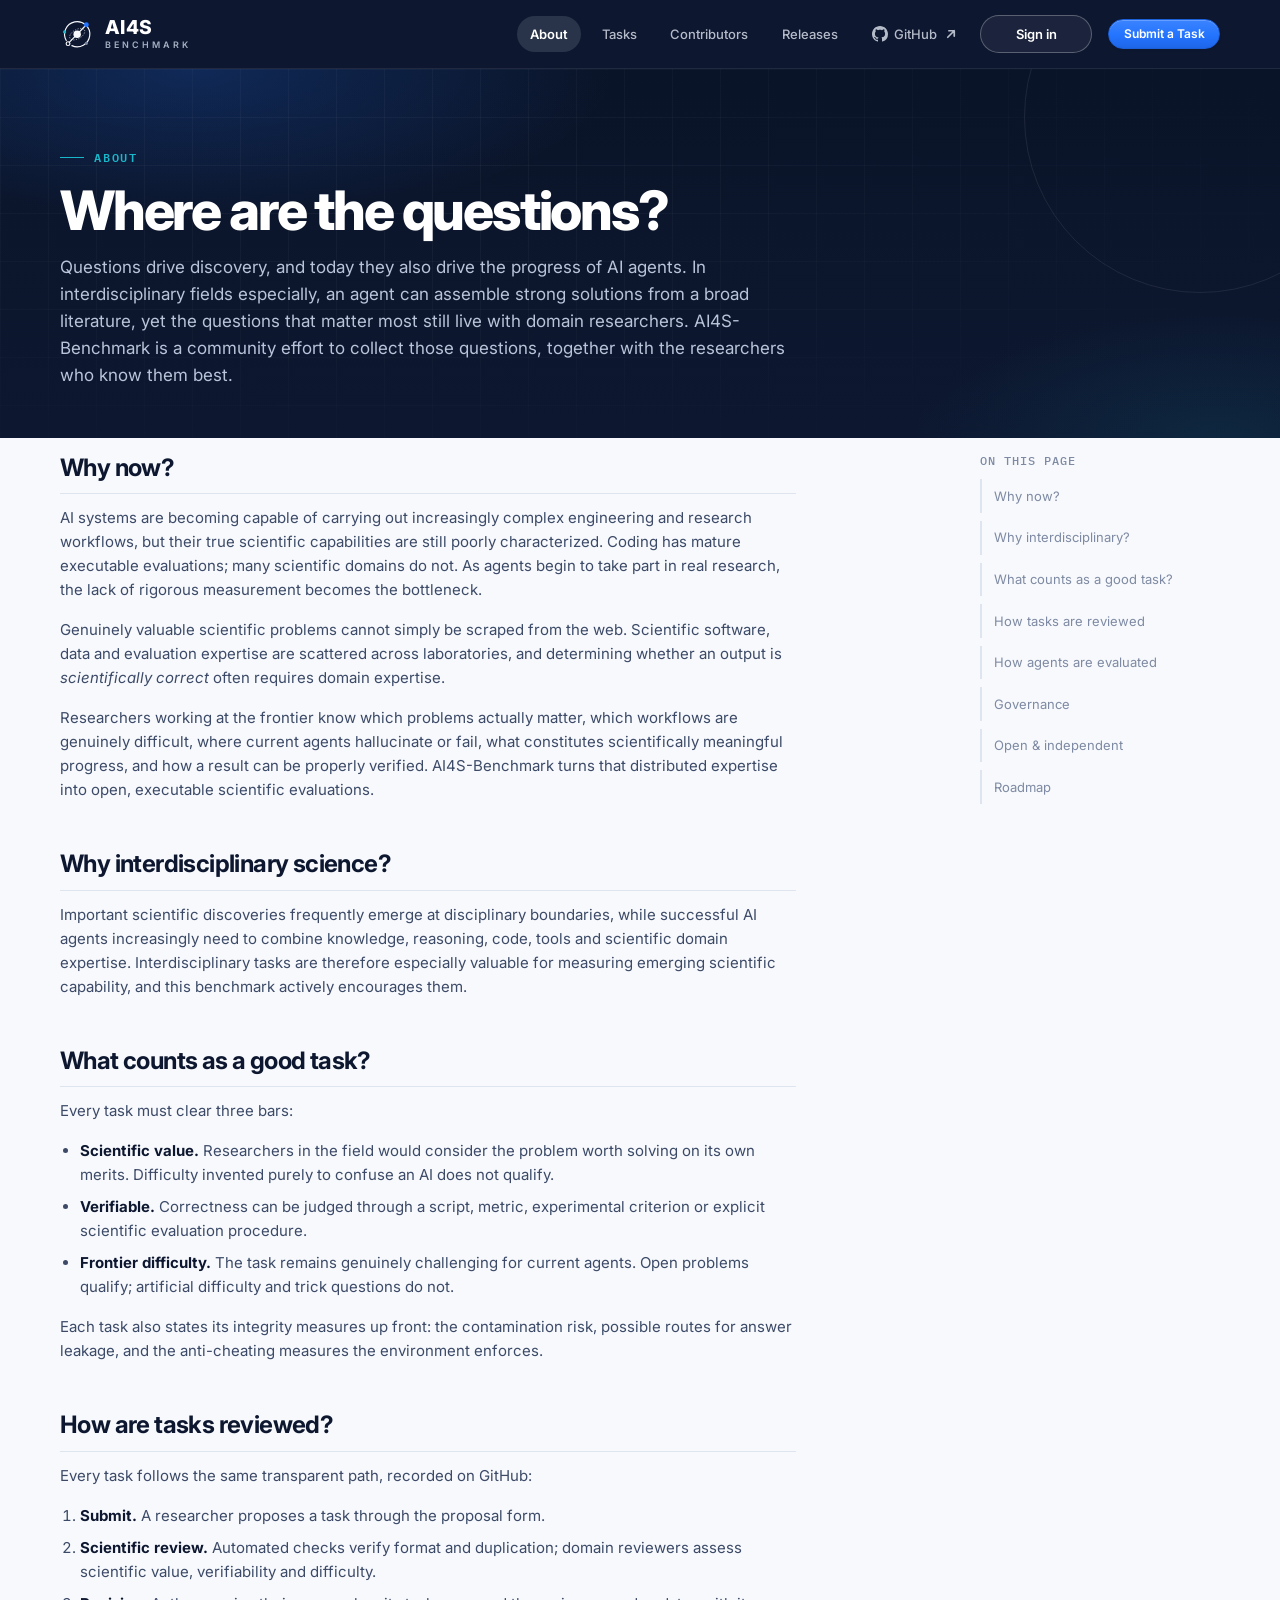
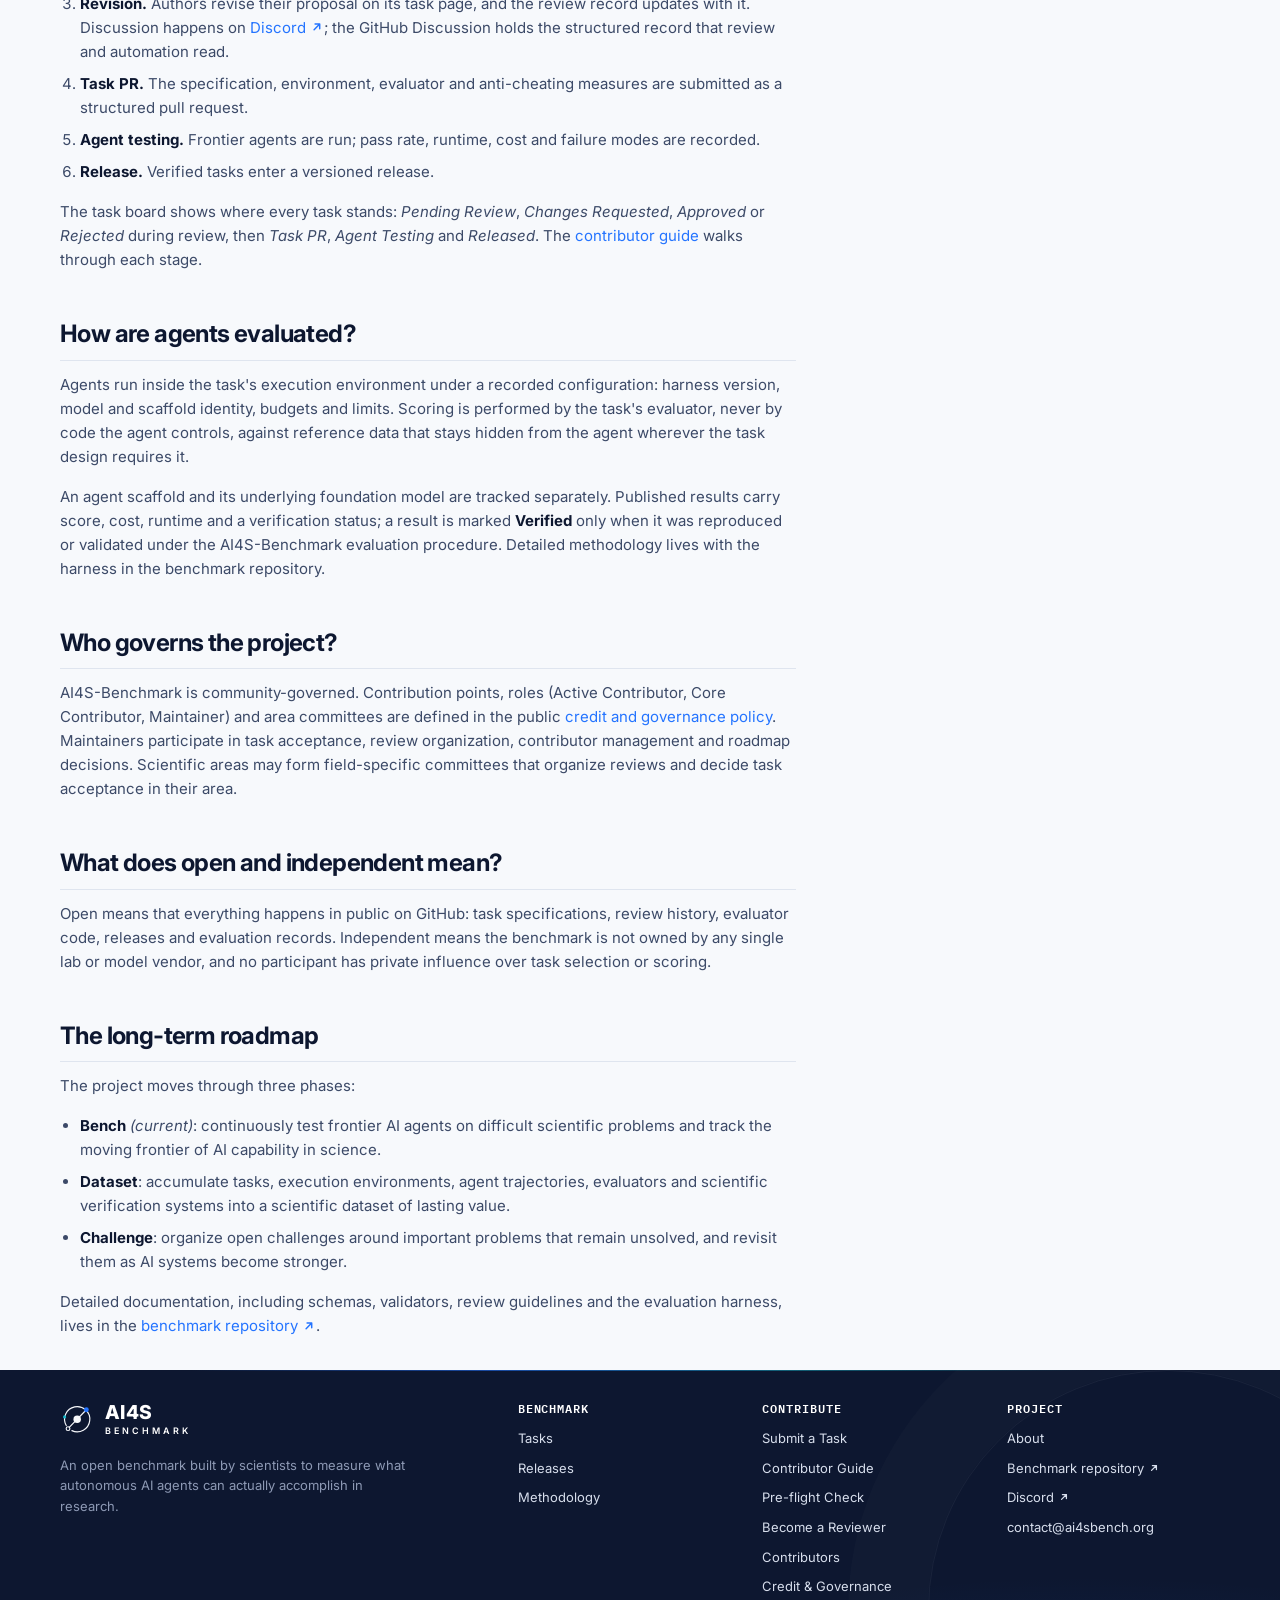
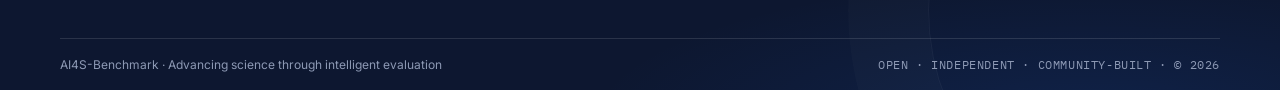
==== commit b3cc7e00: "Add stable account menu and contributor profile" ====
--- a/about/index.html
+++ b/about/index.html
@@ -19,11 +19,11 @@
   <link rel="preconnect" href="https://fonts.googleapis.com">
   <link rel="preconnect" href="https://fonts.gstatic.com" crossorigin>
   <link href="https://fonts.googleapis.com/css2?family=IBM+Plex+Mono:wght@400;500;600&family=Inter:wght@400;500;600;700;800&display=swap" rel="stylesheet">
-  <link rel="stylesheet" href="../css/tokens.css?v=20260921">
-  <link rel="stylesheet" href="../css/base.css?v=20260921">
-  <link rel="stylesheet" href="../css/components.css?v=20260921">
-  <link rel="stylesheet" href="../css/pages.css?v=20260921">
-  <link rel="stylesheet" href="../css/workflow.css?v=20260921">
+  <link rel="stylesheet" href="../css/tokens.css?v=20261012-1">
+  <link rel="stylesheet" href="../css/base.css?v=20261012-1">
+  <link rel="stylesheet" href="../css/components.css?v=20261012-1">
+  <link rel="stylesheet" href="../css/pages.css?v=20261012-1">
+  <link rel="stylesheet" href="../css/workflow.css?v=20261012-1">
 </head>
 <body data-root="../" data-page="about">
   <a class="skip-link" href="#main">Skip to content</a>
@@ -55,6 +55,9 @@
           <svg viewBox="0 0 16 16" fill="currentColor" aria-hidden="true"><path d="M8 0C3.58 0 0 3.58 0 8c0 3.54 2.29 6.53 5.47 7.59.4.07.55-.17.55-.38 0-.19-.01-.82-.01-1.49-2.01.37-2.53-.49-2.69-.94-.09-.23-.48-.94-.82-1.13-.28-.15-.68-.52-.01-.53.63-.01 1.08.58 1.23.82.72 1.21 1.87.87 2.33.66.07-.52.28-.87.51-1.07-1.78-.2-3.64-.89-3.64-3.95 0-.87.31-1.59.82-2.15-.08-.2-.36-1.02.08-2.12 0 0 .67-.21 2.2.82.64-.18 1.32-.27 2-.27s1.36.09 2 .27c1.53-1.04 2.2-.82 2.2-.82.44 1.1.16 1.92.08 2.12.51.56.82 1.27.82 2.15 0 3.07-1.87 3.75-3.65 3.95.29.25.54.73.54 1.48 0 1.07-.01 1.93-.01 2.2 0 .21.15.46.55.38A8.01 8.01 0 0 0 16 8c0-4.42-3.58-8-8-8z"/></svg>
           GitHub <svg class="ext-arrow" viewBox="0 0 16 16" aria-hidden="true" fill="none" stroke="currentColor" stroke-width="1.7" stroke-linecap="round" stroke-linejoin="round"><path d="M4.75 11.25 11.25 4.75M5.9 4.75h5.35v5.35"/></svg><span class="visually-hidden">(opens in a new tab)</span>
         </a>
+        <div class="site-nav__account" data-account>
+          <button type="button" class="site-nav__account-toggle" data-account-toggle aria-label="Loading account" aria-controls="account-menu" aria-expanded="false" disabled><span class="site-nav__account-loading" aria-hidden="true"></span></button>
+        </div>
         <a class="btn btn--primary btn--sm" data-nav="submit" href="../submit/">Submit a Task</a>
       </nav>
     </div>
@@ -191,7 +194,7 @@
     </div>
   </footer>
 
-  <script type="module" src="../js/app.js?v=20260921"></script>
+  <script type="module" src="../js/app.js?v=20261012-1"></script>
 
 </body>
 </html>
--- a/css/components.css
+++ b/css/components.css
@@ -89,7 +89,41 @@
   gap: 0.4rem;
 }
 .site-nav__github svg { width: 1rem; height: 1rem; }
-.site-nav__auth { white-space: nowrap; }
+.site-nav__account { position: relative; flex: 0 0 7rem; width: 7rem; }
+.site-nav__account-toggle {
+  display: flex; align-items: center; justify-content: center;
+  width: 100%; height: 2.4rem; padding: 0;
+  color: #fff; background: rgba(247, 249, 252, 0.06);
+  border: 1px solid rgba(247, 249, 252, 0.28); border-radius: var(--radius-full);
+  font: inherit; font-size: var(--text-sm); font-weight: 600; cursor: pointer;
+}
+.site-nav__account-toggle:hover, .site-nav__account-toggle[aria-expanded="true"] {
+  background: rgba(247, 249, 252, 0.12); border-color: rgba(247, 249, 252, 0.55);
+}
+.site-nav__account-toggle:disabled { cursor: default; opacity: 0.7; }
+.site-nav__account-loading { width: 1.25rem; height: 1.25rem; border-radius: 50%; background: rgba(247, 249, 252, 0.22); }
+.site-nav__avatar {
+  position: relative; display: grid; place-items: center; overflow: hidden;
+  width: 2.125rem; height: 2.125rem; border-radius: 50%;
+  color: var(--navy); background: #dce8ff; font-size: var(--text-sm);
+}
+.site-nav__avatar img { position: absolute; inset: 0; width: 100%; height: 100%; object-fit: cover; }
+.site-nav__account-menu {
+  position: absolute; z-index: 30; top: calc(100% + 0.55rem); right: 0;
+  width: 13.5rem; padding: 0.45rem; color: var(--ink);
+  background: #fff; border: 1px solid var(--border); border-radius: var(--radius-md);
+  box-shadow: var(--shadow-md);
+}
+.site-nav__account-menu[hidden] { display: none; }
+.site-nav__account-identity { display: grid; gap: 0.35rem; padding: 0.7rem 0.75rem; border-bottom: 1px solid var(--border); overflow-wrap: anywhere; }
+.site-nav__account-identity strong { font-size: var(--text-sm); }
+.site-nav__reviewer-badge { width: fit-content; padding: 0.15rem 0.5rem; border-radius: var(--radius-full); color: var(--navy); background: #e7efff; font-size: var(--text-xs); font-weight: 700; }
+.site-nav__account-menu a, .site-nav__account-menu button {
+  display: block; width: 100%; padding: 0.62rem 0.75rem; border: 0; border-radius: var(--radius-sm);
+  background: none; color: var(--ink); font: inherit; font-size: var(--text-sm);
+  text-align: left; text-decoration: none; cursor: pointer;
+}
+.site-nav__account-menu a:hover, .site-nav__account-menu button:hover { background: #eef3fb; }
 /* The sign-in control reads as a quiet glass pill on the dark bar */
 .site-nav .btn--secondary {
   background: rgba(247, 249, 252, 0.06);
@@ -137,6 +171,8 @@
   }
   .site-nav__link { padding: 0.7rem 0.75rem; font-size: var(--text-base); }
   .site-nav .btn { margin: var(--space-3) 0 0; justify-content: center; }
+  .site-nav__account { width: 100%; flex-basis: auto; }
+  .site-nav__account-menu { position: static; width: 100%; margin-top: 0.4rem; }
 }
 
 /* ---------------- Buttons ---------------- */
--- a/css/pages.css
+++ b/css/pages.css
@@ -1,6 +1,17 @@
 /* ============================================================
    AI4S-Benchmark · Page-level layouts
    ============================================================ */
+
+/* ================= Account profile ================= */
+
+.profile-layout { display: grid; gap: var(--space-5); padding-block: var(--space-7); max-width: 55rem; margin-inline: auto; }
+.profile-panel { padding: var(--space-5); background: var(--surface); border: 1px solid var(--border); border-radius: var(--radius-lg); }
+.profile-panel h2 { margin: 0 0 var(--space-4); }
+#profile-identity { display: flex; flex-wrap: wrap; align-items: center; gap: var(--space-3); }
+#profile-identity p { flex-basis: 100%; margin: 0; color: var(--ink-secondary); }
+.profile-proposal-list { list-style: none; padding: 0; margin: 0; }
+.profile-proposal-list li { display: flex; justify-content: space-between; gap: var(--space-4); padding: var(--space-3) 0; border-top: 1px solid var(--border-faint); }
+.profile-proposal-list li span { color: var(--ink-secondary); font-size: var(--text-sm); text-transform: capitalize; white-space: nowrap; }
 
 /* ================= Homepage ================= */
 
--- a/css/workflow.css
+++ b/css/workflow.css
@@ -94,7 +94,8 @@
   margin: 0;
   padding: 0;
   display: grid;
-  grid-template-columns: repeat(5, minmax(0, 1fr));
+  /* One column per public stage (PUBLIC_STAGE_COUNT in js/lifecycle.js). */
+  grid-template-columns: repeat(auto-fit, minmax(0, 17rem));
   gap: var(--space-3);
 }
 .stagetrack__step {
@@ -156,6 +157,7 @@
   vertical-align: 0.1em;
 }
 .stagetrack__step.is-attention .stagetrack__now { background: var(--amber-soft); color: var(--amber); }
+.stagetrack__step.is-stopped .stagetrack__now { background: var(--red-soft); color: #A23A3A; }
 .stagetrack__note { font-size: var(--text-sm); color: var(--ink-secondary); line-height: var(--leading-snug); }
 .stagetrack__step.is-upcoming .stagetrack__note { color: var(--ink-faint); }
 .stagetrack__meta { font-family: var(--font-mono); font-size: var(--text-xs); color: var(--ink-muted); overflow-wrap: anywhere; }
@@ -332,7 +334,7 @@
   background: var(--surface);
 }
 @media (max-width: 900px) {
-  .guide-layout { grid-template-columns: 1fr; gap: var(--space-5); }
+  .guide-layout { grid-template-columns: minmax(0, 1fr); gap: var(--space-5); }
   .guide-toc { position: static; }
   .guide-outcomes { grid-template-columns: 1fr; }
   .guide-files > div { grid-template-columns: 1fr; gap: var(--space-1); }
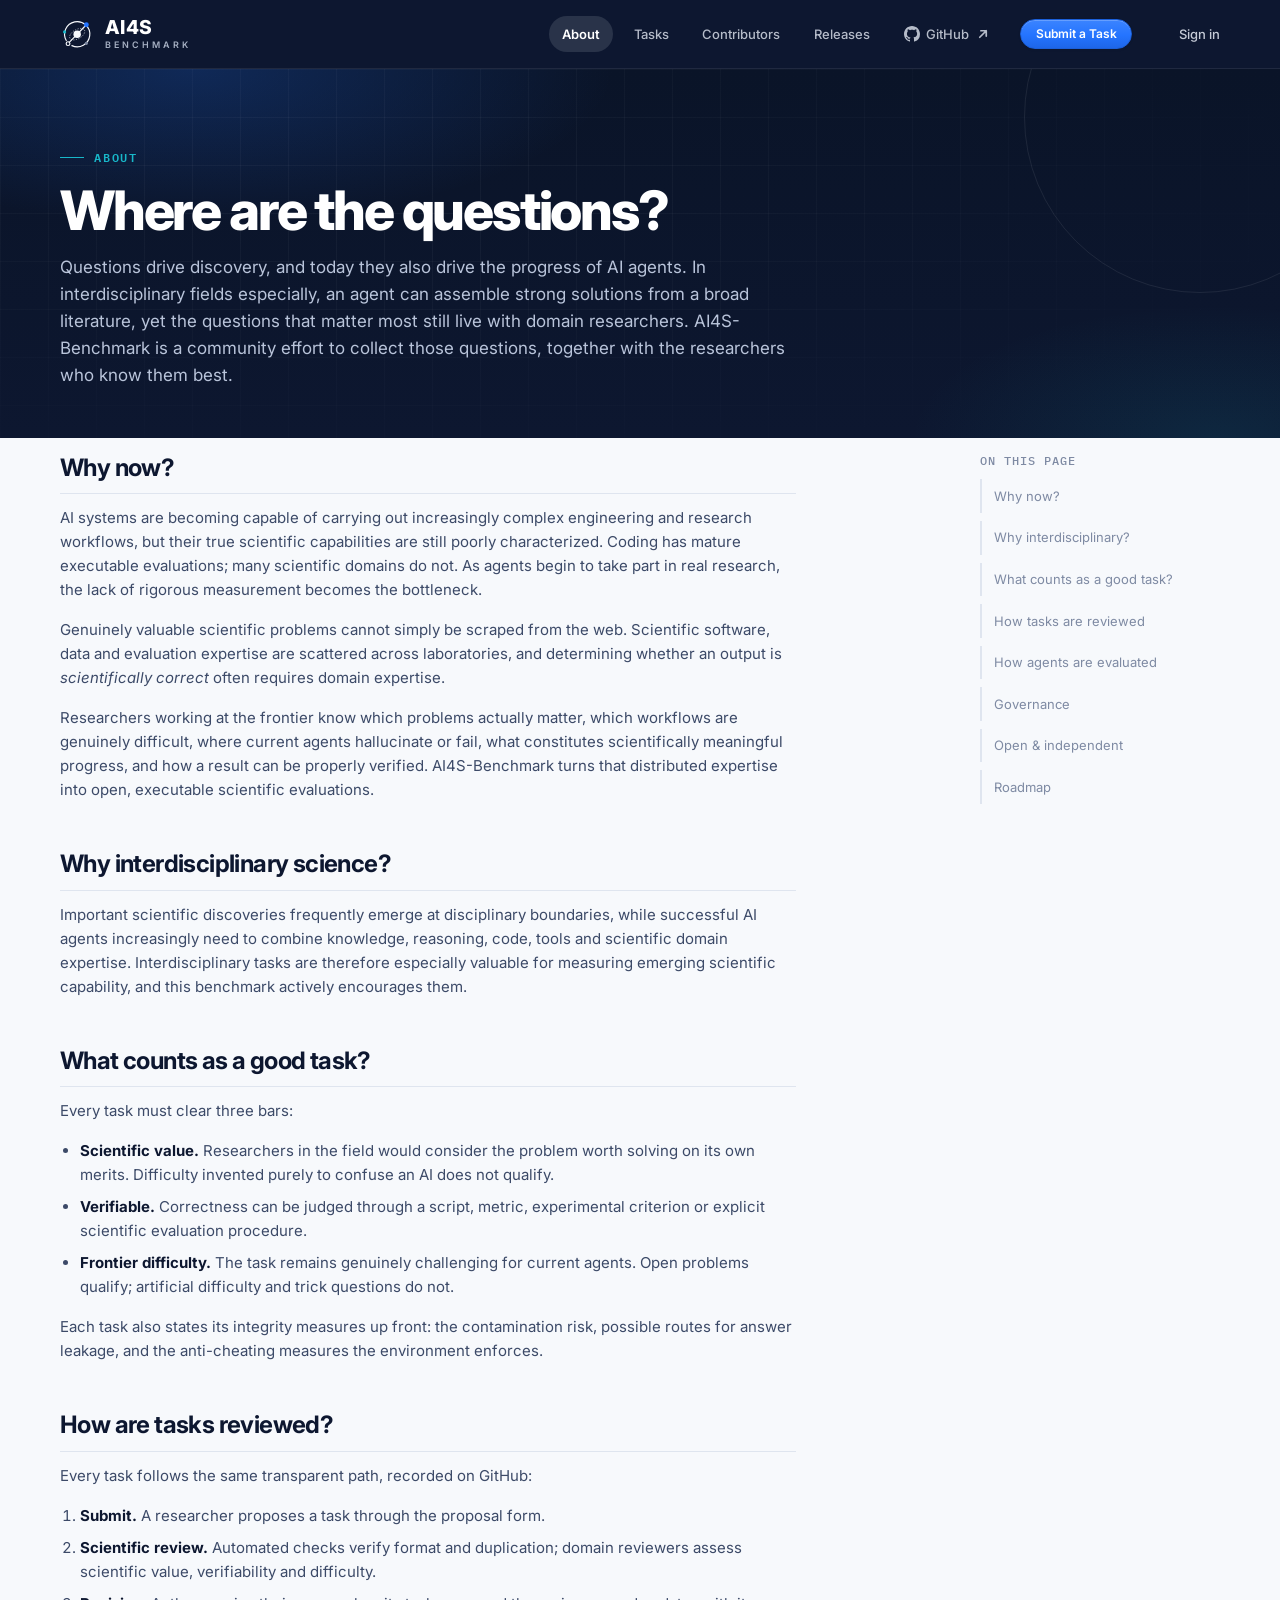
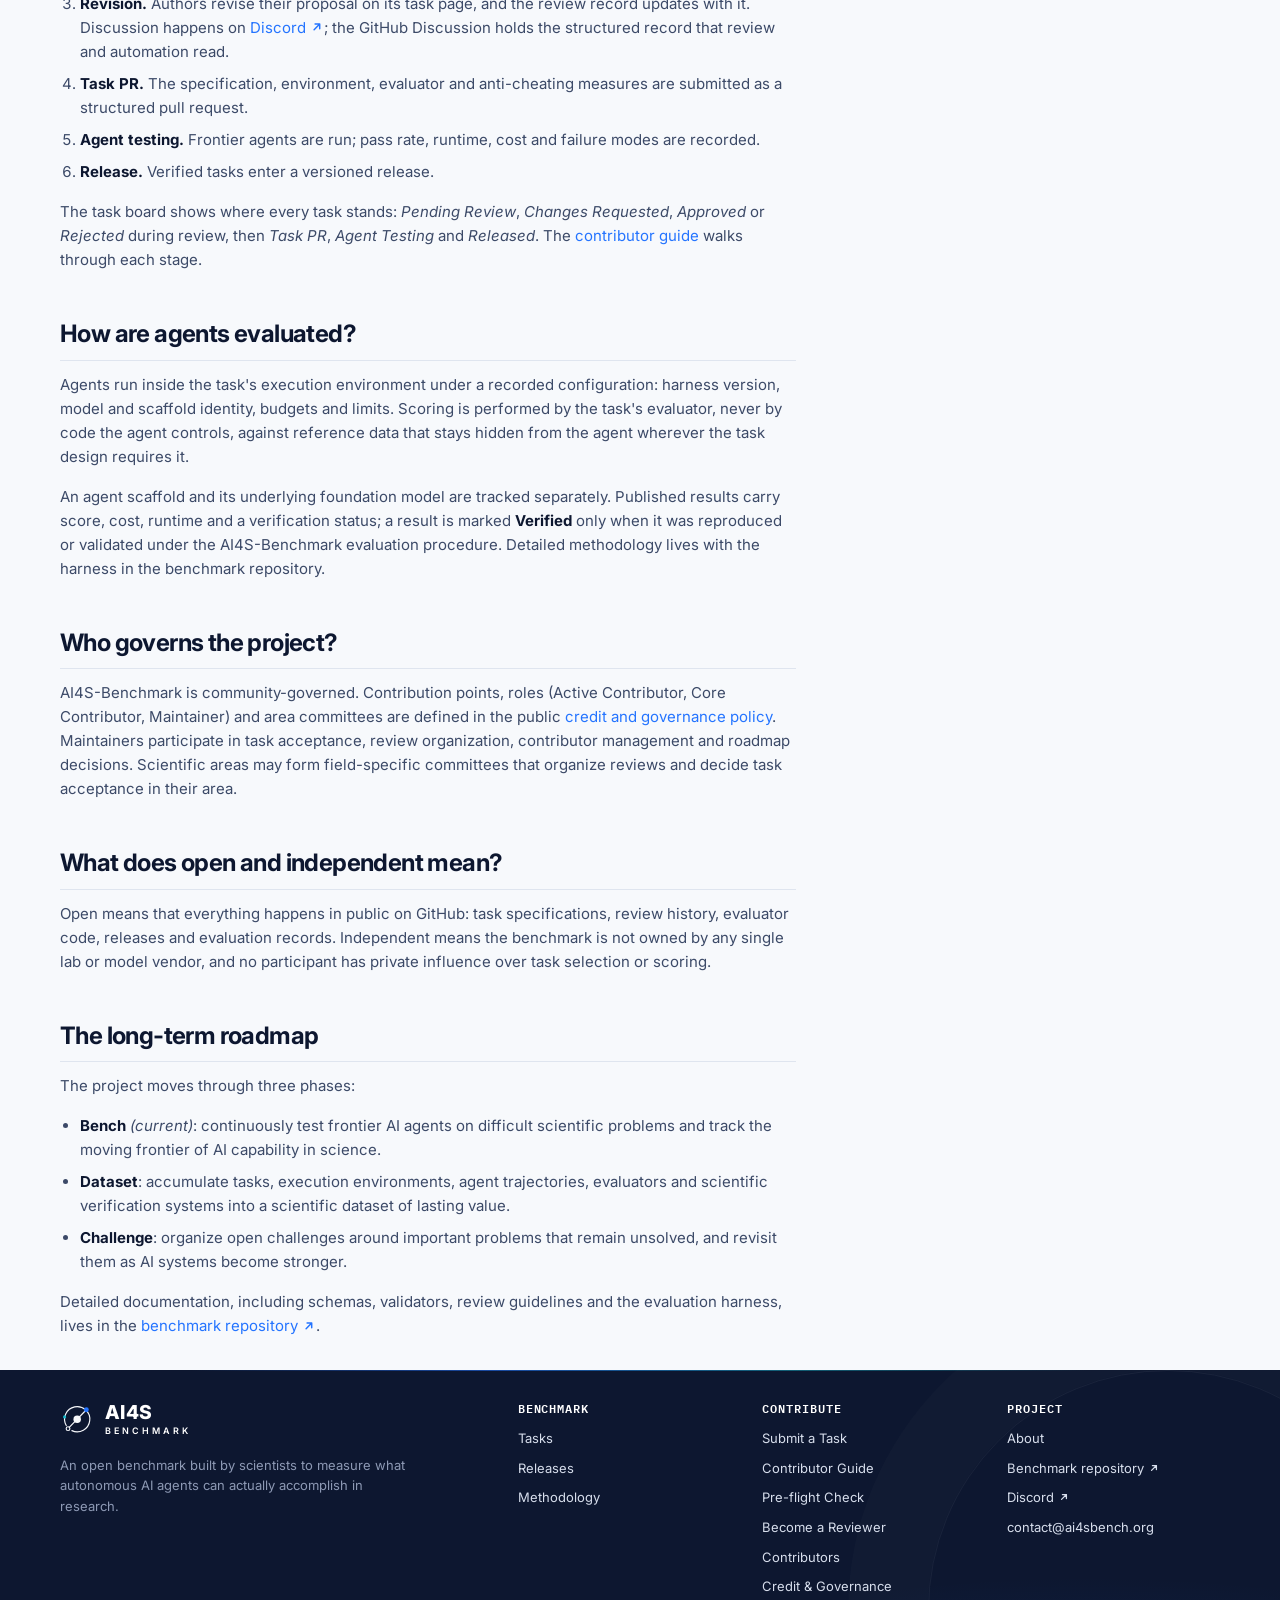
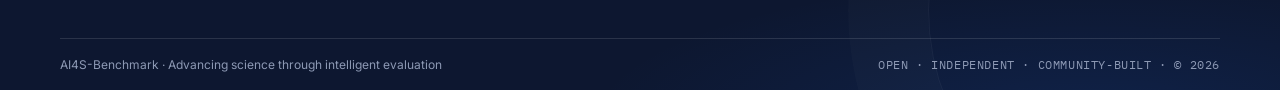
==== commit 5a0927aa: "Refine right-aligned account navigation" ====
--- a/about/index.html
+++ b/about/index.html
@@ -19,11 +19,11 @@
   <link rel="preconnect" href="https://fonts.googleapis.com">
   <link rel="preconnect" href="https://fonts.gstatic.com" crossorigin>
   <link href="https://fonts.googleapis.com/css2?family=IBM+Plex+Mono:wght@400;500;600&family=Inter:wght@400;500;600;700;800&display=swap" rel="stylesheet">
-  <link rel="stylesheet" href="../css/tokens.css?v=20261012-1">
-  <link rel="stylesheet" href="../css/base.css?v=20261012-1">
-  <link rel="stylesheet" href="../css/components.css?v=20261012-1">
-  <link rel="stylesheet" href="../css/pages.css?v=20261012-1">
-  <link rel="stylesheet" href="../css/workflow.css?v=20261012-1">
+  <link rel="stylesheet" href="../css/tokens.css?v=20261012-2">
+  <link rel="stylesheet" href="../css/base.css?v=20261012-2">
+  <link rel="stylesheet" href="../css/components.css?v=20261012-2">
+  <link rel="stylesheet" href="../css/pages.css?v=20261012-2">
+  <link rel="stylesheet" href="../css/workflow.css?v=20261012-2">
 </head>
 <body data-root="../" data-page="about">
   <a class="skip-link" href="#main">Skip to content</a>
@@ -55,11 +55,11 @@
           <svg viewBox="0 0 16 16" fill="currentColor" aria-hidden="true"><path d="M8 0C3.58 0 0 3.58 0 8c0 3.54 2.29 6.53 5.47 7.59.4.07.55-.17.55-.38 0-.19-.01-.82-.01-1.49-2.01.37-2.53-.49-2.69-.94-.09-.23-.48-.94-.82-1.13-.28-.15-.68-.52-.01-.53.63-.01 1.08.58 1.23.82.72 1.21 1.87.87 2.33.66.07-.52.28-.87.51-1.07-1.78-.2-3.64-.89-3.64-3.95 0-.87.31-1.59.82-2.15-.08-.2-.36-1.02.08-2.12 0 0 .67-.21 2.2.82.64-.18 1.32-.27 2-.27s1.36.09 2 .27c1.53-1.04 2.2-.82 2.2-.82.44 1.1.16 1.92.08 2.12.51.56.82 1.27.82 2.15 0 3.07-1.87 3.75-3.65 3.95.29.25.54.73.54 1.48 0 1.07-.01 1.93-.01 2.2 0 .21.15.46.55.38A8.01 8.01 0 0 0 16 8c0-4.42-3.58-8-8-8z"/></svg>
           GitHub <svg class="ext-arrow" viewBox="0 0 16 16" aria-hidden="true" fill="none" stroke="currentColor" stroke-width="1.7" stroke-linecap="round" stroke-linejoin="round"><path d="M4.75 11.25 11.25 4.75M5.9 4.75h5.35v5.35"/></svg><span class="visually-hidden">(opens in a new tab)</span>
         </a>
-        <div class="site-nav__account" data-account>
-          <button type="button" class="site-nav__account-toggle" data-account-toggle aria-label="Loading account" aria-controls="account-menu" aria-expanded="false" disabled><span class="site-nav__account-loading" aria-hidden="true"></span></button>
-        </div>
         <a class="btn btn--primary btn--sm" data-nav="submit" href="../submit/">Submit a Task</a>
       </nav>
+      <div class="site-nav__account" data-account>
+        <button type="button" class="site-nav__account-toggle" data-account-toggle aria-label="Loading account" aria-controls="account-menu" aria-expanded="false" disabled><span class="site-nav__account-loading" aria-hidden="true"></span></button>
+      </div>
     </div>
   </header>
 
@@ -194,7 +194,7 @@
     </div>
   </footer>
 
-  <script type="module" src="../js/app.js?v=20261012-1"></script>
+  <script type="module" src="../js/app.js?v=20261012-2"></script>
 
 </body>
 </html>
--- a/css/components.css
+++ b/css/components.css
@@ -89,34 +89,38 @@
   gap: 0.4rem;
 }
 .site-nav__github svg { width: 1rem; height: 1rem; }
-.site-nav__account { position: relative; flex: 0 0 7rem; width: 7rem; }
+.site-nav__account { position: relative; flex: 0 0 4rem; width: 4rem; }
 .site-nav__account-toggle {
-  display: flex; align-items: center; justify-content: center;
-  width: 100%; height: 2.4rem; padding: 0;
-  color: #fff; background: rgba(247, 249, 252, 0.06);
-  border: 1px solid rgba(247, 249, 252, 0.28); border-radius: var(--radius-full);
-  font: inherit; font-size: var(--text-sm); font-weight: 600; cursor: pointer;
+  display: flex; align-items: center; justify-content: flex-end;
+  width: 100%; height: 2.5rem; padding: 0;
+  color: rgba(230, 235, 245, 0.85); background: transparent;
+  border: 0; border-radius: var(--radius-sm);
+  font: inherit; font-size: var(--text-sm); font-weight: 500; cursor: pointer;
 }
 .site-nav__account-toggle:hover, .site-nav__account-toggle[aria-expanded="true"] {
-  background: rgba(247, 249, 252, 0.12); border-color: rgba(247, 249, 252, 0.55);
-}
+  color: #fff;
+}
+.site-nav__account-toggle:focus-visible { outline: 2px solid var(--cyan); outline-offset: 4px; }
 .site-nav__account-toggle:disabled { cursor: default; opacity: 0.7; }
-.site-nav__account-loading { width: 1.25rem; height: 1.25rem; border-radius: 50%; background: rgba(247, 249, 252, 0.22); }
+.site-nav__account-loading { width: 2rem; height: 2rem; border-radius: 50%; background: rgba(247, 249, 252, 0.09); }
 .site-nav__avatar {
   position: relative; display: grid; place-items: center; overflow: hidden;
   width: 2.125rem; height: 2.125rem; border-radius: 50%;
   color: var(--navy); background: #dce8ff; font-size: var(--text-sm);
 }
 .site-nav__avatar img { position: absolute; inset: 0; width: 100%; height: 100%; object-fit: cover; }
+.site-nav__account-toggle:hover .site-nav__avatar,
+.site-nav__account-toggle[aria-expanded="true"] .site-nav__avatar { box-shadow: 0 0 0 2px var(--navy), 0 0 0 3px rgba(230, 235, 245, 0.55); }
 .site-nav__account-menu {
-  position: absolute; z-index: 30; top: calc(100% + 0.55rem); right: 0;
-  width: 13.5rem; padding: 0.45rem; color: var(--ink);
-  background: #fff; border: 1px solid var(--border); border-radius: var(--radius-md);
-  box-shadow: var(--shadow-md);
+  position: absolute; z-index: 30; top: calc(100% + 0.8rem); right: 0;
+  width: min(15rem, calc(100vw - 2 * var(--gutter))); padding: 0.4rem; color: var(--ink);
+  background: var(--surface); border: 1px solid var(--border-faint); border-radius: var(--radius-lg);
+  box-shadow: 0 12px 36px rgba(13, 23, 48, 0.18);
 }
 .site-nav__account-menu[hidden] { display: none; }
-.site-nav__account-identity { display: grid; gap: 0.35rem; padding: 0.7rem 0.75rem; border-bottom: 1px solid var(--border); overflow-wrap: anywhere; }
-.site-nav__account-identity strong { font-size: var(--text-sm); }
+.site-nav__account-identity { display: grid; gap: 0.35rem; padding: 0.7rem 0.75rem 0.85rem; margin-bottom: 0.3rem; border-bottom: 1px solid var(--border-faint); overflow-wrap: anywhere; }
+.site-nav__account-caption { color: var(--ink-muted); font-size: var(--text-xs); }
+.site-nav__account-identity strong { font-size: var(--text-base); font-weight: 600; }
 .site-nav__reviewer-badge { width: fit-content; padding: 0.15rem 0.5rem; border-radius: var(--radius-full); color: var(--navy); background: #e7efff; font-size: var(--text-xs); font-weight: 700; }
 .site-nav__account-menu a, .site-nav__account-menu button {
   display: block; width: 100%; padding: 0.62rem 0.75rem; border: 0; border-radius: var(--radius-sm);
@@ -124,6 +128,7 @@
   text-align: left; text-decoration: none; cursor: pointer;
 }
 .site-nav__account-menu a:hover, .site-nav__account-menu button:hover { background: #eef3fb; }
+.site-nav__account-menu .site-nav__signout { margin-top: 0.3rem; border-top: 1px solid var(--border-faint); border-radius: 0 0 var(--radius-md) var(--radius-md); color: var(--ink-secondary); }
 /* The sign-in control reads as a quiet glass pill on the dark bar */
 .site-nav .btn--secondary {
   background: rgba(247, 249, 252, 0.06);
@@ -171,8 +176,7 @@
   }
   .site-nav__link { padding: 0.7rem 0.75rem; font-size: var(--text-base); }
   .site-nav .btn { margin: var(--space-3) 0 0; justify-content: center; }
-  .site-nav__account { width: 100%; flex-basis: auto; }
-  .site-nav__account-menu { position: static; width: 100%; margin-top: 0.4rem; }
+  .site-header__inner { gap: var(--space-4); }
 }
 
 /* ---------------- Buttons ---------------- */
